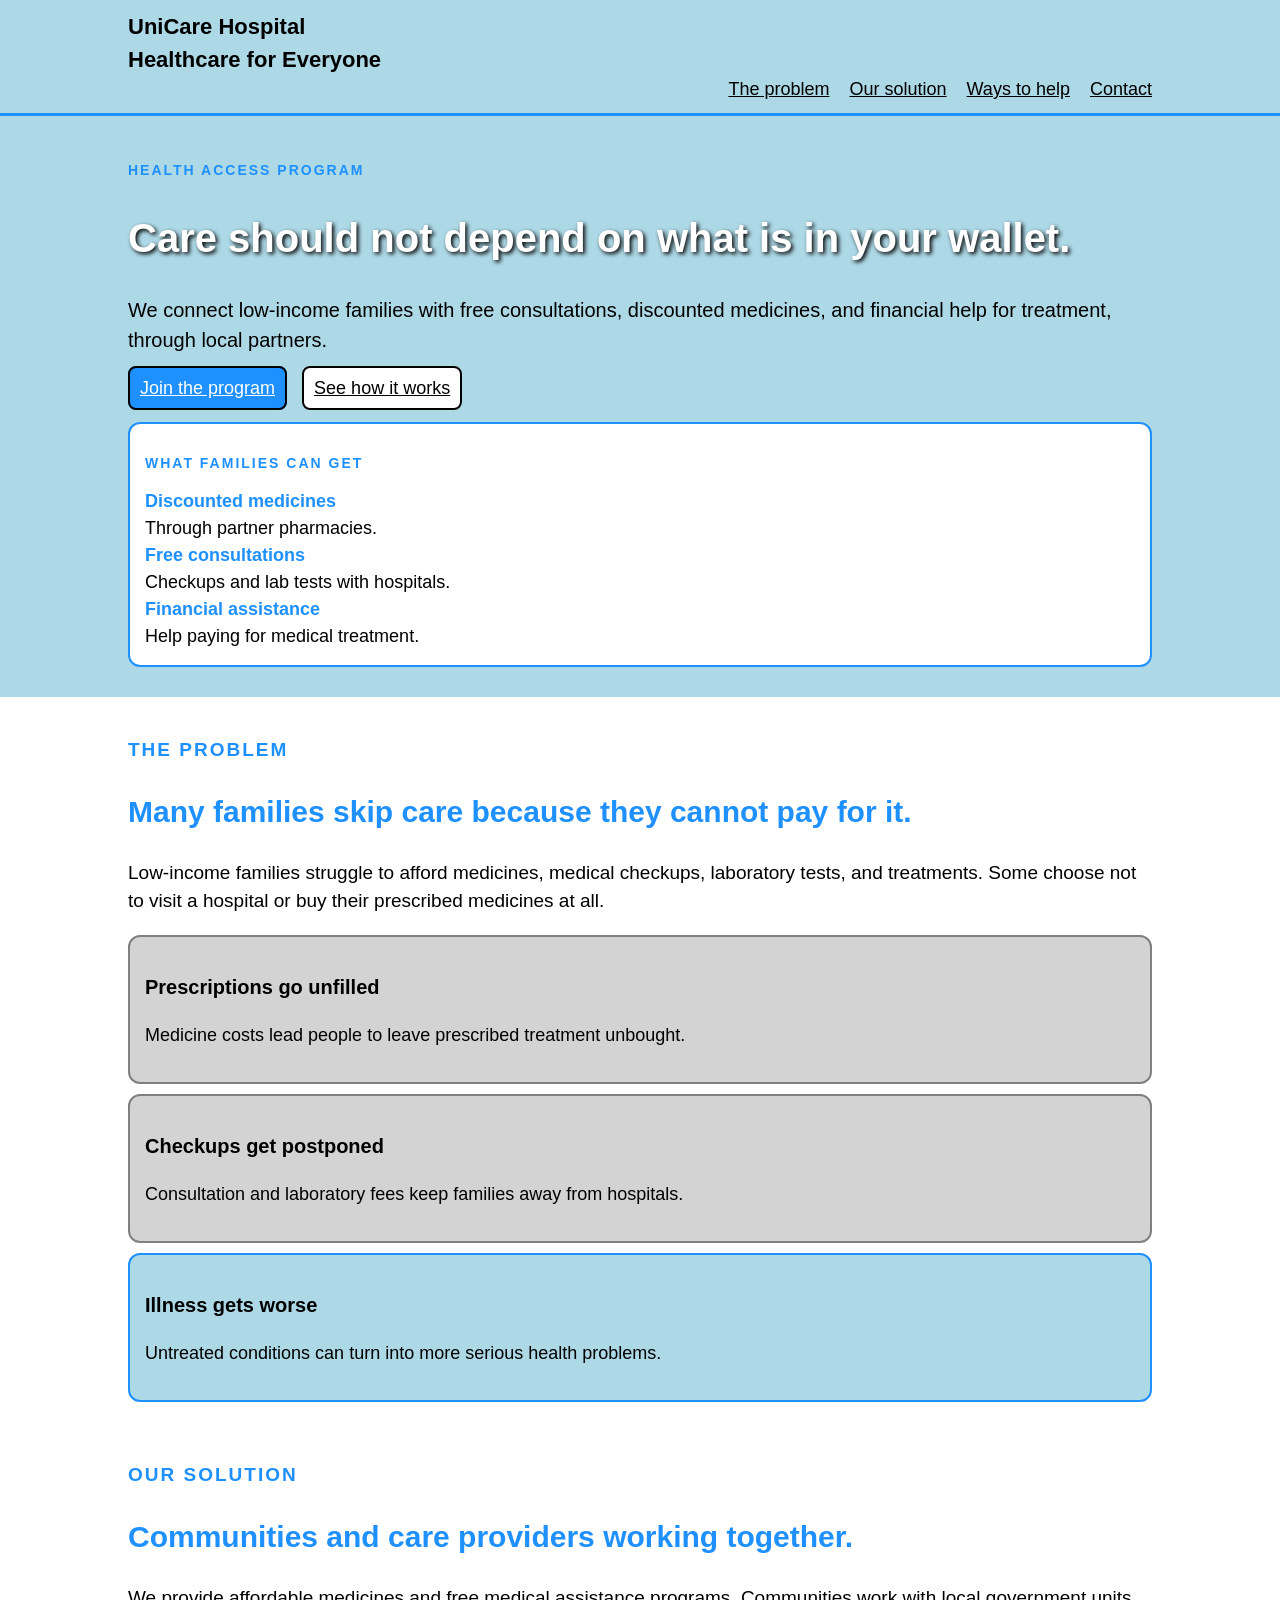
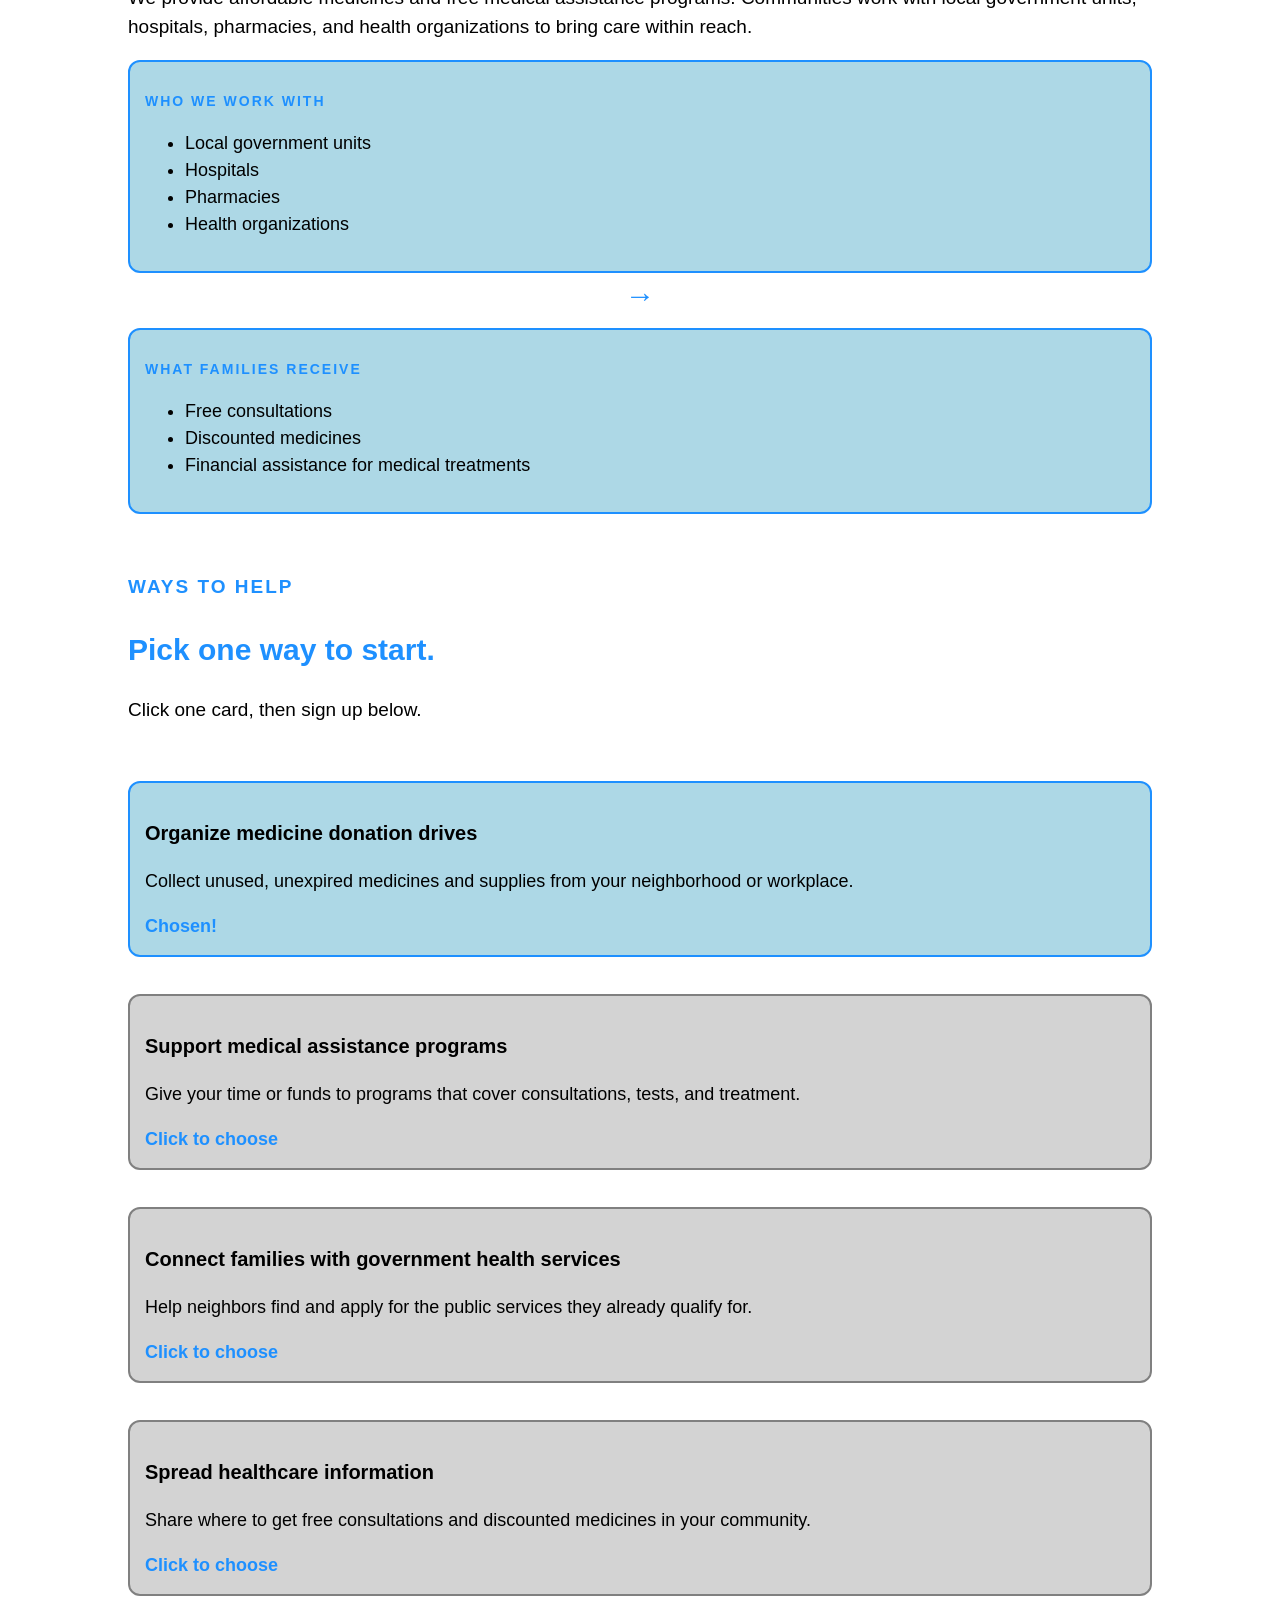
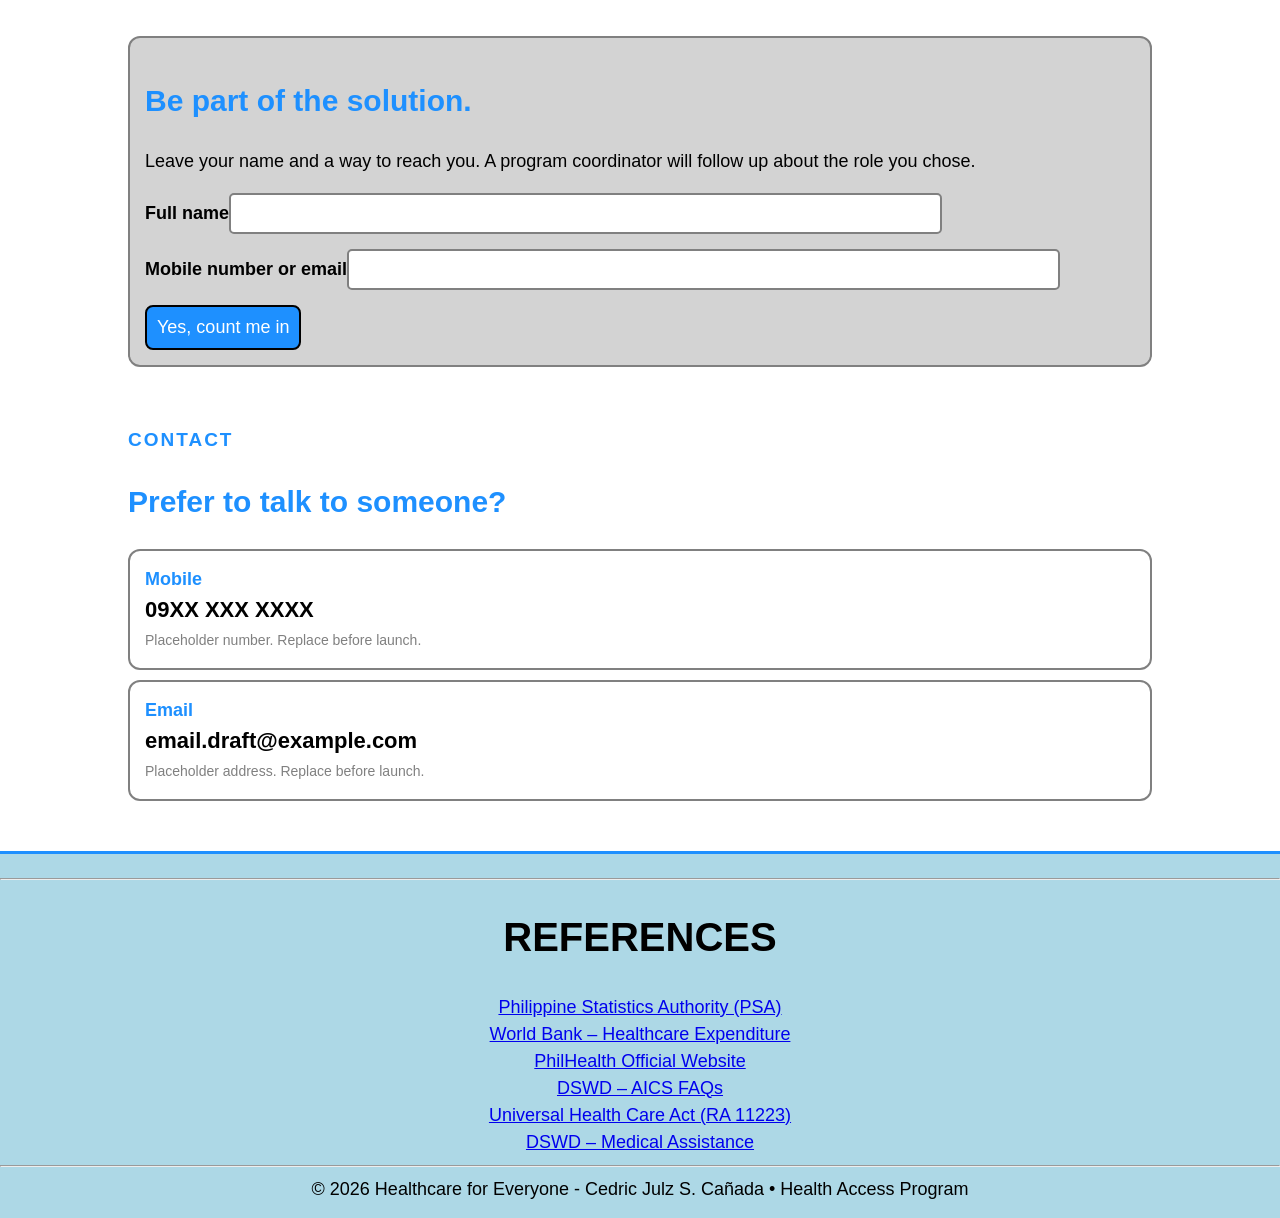
==== index.html @ b2350ee9 "first commit" ====
<!doctype html>
<html lang="en">
<head>
<meta charset="utf-8">
<meta name="viewport" content="width=device-width, initial-scale=1">
<title>Healthcare for Everyone</title>

<link rel="stylesheet" href="style.css">
</head>
<body>

<header class="nav">
  <div class="wrap">
    <a class="brand">
      UniCare Hospital
    </a>
    <br>
    <a class="brand" href="#top">
      Healthcare for Everyone
    </a>
    <nav class="links" aria-label="Page sections">
      <a href="#problem">The problem</a>
      <a href="#solution">Our solution</a>
      <a href="#help">Ways to help</a>
      <a href="#contact">Contact</a>
    </nav>
  </div>
</header>

<main id="top">
  <div class="hero">
    <div class="wrap">
      <div class="hero-copy">
        <p class="eyebrow">Health Access Program</p>
        <h1>Care should not depend on what is in your wallet.</h1>
        <p class="lead">We connect low-income families with free consultations, discounted medicines, and financial help for treatment, through local partners.</p>
        <div class="btns">
          <a class="btn btn-primary" href="#join">Join the program</a>
          <a class="btn btn-ghost" href="#solution">See how it works</a>
        </div>
      </div>
      <aside class="get" aria-label="What families can get">
        <p class="eyebrow">What families can get</p>
        <div class="get-item">
          <div><b>Discounted medicines</b><br><span>Through partner pharmacies.</span></div>
        </div>
        <div class="get-item">
          <div><b>Free consultations</b><br><span>Checkups and lab tests with hospitals.</span></div>
        </div>
        <div class="get-item">
          <div><b>Financial assistance</b><br><span>Help paying for medical treatment.</span></div>
        </div>
      </aside>
    </div>
  </div>

  <section id="problem">
    <div class="wrap">
      <div class="head">
        <p class="eyebrow">The problem</p>
        <h2>Many families skip care because they cannot pay for it.</h2>
        <p>Low-income families struggle to afford medicines, medical checkups, laboratory tests, and treatments. Some choose not to visit a hospital or buy their prescribed medicines at all.</p>
      </div>
      <div class="row">
        <div class="card"><h3>Prescriptions go unfilled</h3><p>Medicine costs lead people to leave prescribed treatment unbought.</p></div>
        <div class="card"><h3>Checkups get postponed</h3><p>Consultation and laboratory fees keep families away from hospitals.</p></div>
        <div class="card deep"><h3>Illness gets worse</h3><p>Untreated conditions can turn into more serious health problems.</p></div>
      </div>
    </div>
  </section>

  <section id="solution">
    <div class="wrap">
      <div class="head">
        <p class="eyebrow">Our solution</p>
        <h2>Communities and care providers working together.</h2>
        <p>We provide affordable medicines and free medical assistance programs. Communities work with local government units, hospitals, pharmacies, and health organizations to bring care within reach.</p>
      </div>
      <div class="row">
        <div class="pair">
          <p class="eyebrow">Who we work with</p>
          <ul>
            <li>Local government units</li>
            <li>Hospitals</li>
            <li>Pharmacies</li>
            <li>Health organizations</li>
          </ul>
        </div>
        <div class="arrow" aria-hidden="true">→</div>
        <div class="pair">
          <p class="eyebrow">What families receive</p>
          <ul>
            <li>Free consultations</li>
            <li>Discounted medicines</li>
            <li>Financial assistance for medical treatments</li>
          </ul>
        </div>
      </div>
    </div>
  </section>

  <section id="help">
    <div class="wrap">
      <div class="head">
        <p class="eyebrow">Ways to help</p>
        <h2>Pick one way to start.</h2>
        <p>Click one card, then sign up below.</p>
      </div>
      <div class="row">
        <input class="sr" type="radio" id="w1" name="role" value="organize a medicine donation drive" form="signup" checked>
        <label class="way" for="w1"><h3>Organize medicine donation drives</h3><p>Collect unused, unexpired medicines and supplies from your neighborhood or workplace.</p><span class="pick"></span></label>

        <input class="sr" type="radio" id="w2" name="role" value="support a medical assistance program" form="signup">
        <label class="way" for="w2"><h3>Support medical assistance programs</h3><p>Give your time or funds to programs that cover consultations, tests, and treatment.</p><span class="pick"></span></label>

        <input class="sr" type="radio" id="w3" name="role" value="connect families with government health services" form="signup">
        <label class="way" for="w3"><h3>Connect families with government health services</h3><p>Help neighbors find and apply for the public services they already qualify for.</p><span class="pick"></span></label>

        <input class="sr" type="radio" id="w4" name="role" value="spread healthcare information" form="signup">
        <label class="way" for="w4"><h3>Spread healthcare information</h3><p>Share where to get free consultations and discounted medicines in your community.</p><span class="pick"></span></label>
      </div>
    </div>
  </section>

  <section id="join">
    <div class="wrap">
      <div class="join">
        <div class="join-copy">
          <h2>Be part of the solution.</h2>
          <p>Leave your name and a way to reach you. A program coordinator will follow up about the role you chose.</p>
        </div>
        <div class="join-form">
          <div class="done" id="thanks" role="status">
            <h3>Thank you.</h3>
            <a class="btn" href="#join">Fill in again</a>
          </div>
          <form id="signup" action="#thanks" method="get">
            <div class="field"><label for="f-name">Full name</label><input id="f-name" name="name" type="text" autocomplete="name" required></div>
            <div class="field"><label for="f-contact">Mobile number or email</label><input id="f-contact" name="contact" type="text" autocomplete="email" required></div>
            <button class="btn btn-primary" type="submit">Yes, count me in</button>
          </form>
        </div>
      </div>
    </div>
  </section>

  <section id="contact">
    <div class="wrap contact">
      <div class="head"><p class="eyebrow">Contact</p><h2>Prefer to talk to someone?</h2></div>
      <div class="cbox"><span class="k">Mobile</span><br><span class="v">09XX XXX XXXX</span><br><span class="n">Placeholder number. Replace before launch.</span></div>
      <div class="cbox"><span class="k">Email</span><br><span class="v">email.draft@example.com</span><br><span class="n">Placeholder address. Replace before launch.</span></div>
    </div>
  </section>
</main>

<footer>
  <hr>
  <h1 style="text-align: center;">REFERENCES</h1>
  <a href="https://psa.gov.ph/content/government-shares-447-percent-countrys-health-spending-2024-primary-health-care-expenditure" target="_blank">Philippine Statistics Authority (PSA)</a><br>
  <a href="https://data.worldbank.org/indicator/SH.XPD.OOPC.CH.ZS?locations=PH" target="_blank">World Bank – Healthcare Expenditure</a><br>
  <a href="https://www.philhealth.gov.ph/" target="_blank">PhilHealth Official Website</a><br>
  <a href="https://aics.dswd.gov.ph/about-us/faqs/" target="_blank">DSWD – AICS FAQs</a><br>
  <a href="https://lawphil.net/statutes/repacts/ra2019/ra_11223_2019.html" target="_blank">Universal Health Care Act (RA 11223)</a><br>
  <a href="https://ncr.dswd.gov.ph/about-us/citizens-charter/assistance-to-individuals-in-crisis-situations/" target="_blank">DSWD – Medical Assistance</a><br>
  <hr>
  <div class="wrap">© 2026 Healthcare for Everyone - Cedric Julz S. Cañada  •  Health Access Program</div>
</footer>

</body>
</html>
---- style.css ----
body {
  font-family: Arial, Helvetica, sans-serif;
  font-size: 18px;
  line-height: 1.5;
  color: black;
  background-color: white;
  margin: 0;
}

h1 {
  font-size: 40px;
  color: black;
}

h2 {
  font-size: 30px;
  color: DodgerBlue;
}

h3 {
  font-size: 20px;
  color: black;
}

.title {
  text-size-adjust: 9;
}

.wrap {
  width: 80%;
  margin: 0 auto;
  text-decoration: none;
}

.nav {
  background-color: lightblue;
  border-bottom: 3px solid DodgerBlue;
  padding: 10px 0;
}

.brand {
  font-size: 22px;
  font-weight: bold;
  color: black;
  text-decoration: none;
}

.links {
  text-align: right;
}

.links a {
  color: black;
  margin-left: 15px;
}

.hero {
  background-color: lightblue;
  padding: 30px 0;
}

.hero h1 {
  color: white;
  text-shadow: 2px 2px 4px black;
}

.eyebrow {
  font-size: 14px;
  font-weight: bold;
  text-transform: uppercase;
  letter-spacing: 2px;
  color: DodgerBlue;
}

.lead {
  font-size: 20px;
}

.btn {
  background-color: white;
  color: black;
  font-size: 18px;
  border: 2px solid black;
  border-radius: 8px;
  padding: 10px;
  margin-right: 10px;
}

.btn-primary {
  background-color: DodgerBlue;
  color: white;
}

.get {
  background-color: white;
  border: 2px solid DodgerBlue;
  border-radius: 12px;
  padding: 15px;
  margin-top: 20px;
}

.get b {
  color: DodgerBlue;
}

section {
  padding: 20px 0;
}

.head p {
  font-size: 19px;
}

.card {
  background-color: lightgrey;
  border: 2px solid grey;
  border-radius: 12px;
  padding: 15px;
  margin-top: 10px;
}

.deep {
  background-color: lightblue;
  border-color: DodgerBlue;
}

.pair {
  background-color: lightblue;
  border: 2px solid DodgerBlue;
  border-radius: 12px;
  padding: 15px;
  margin-top: 10px;
}

.arrow {
  font-size: 30px;
  text-align: center;
  color: DodgerBlue;
}

.sr {
  opacity: 0;
  width: 1px;
  height: 1px;
}

.way {
  display: block;
  font-weight: normal;
  background-color: lightgrey;
  border: 2px solid grey;
  border-radius: 12px;
  padding: 15px;
  margin-top: 10px;
}

.pick::before {
  content: "Click to choose";
  font-weight: bold;
  color: DodgerBlue;
}

.sr:checked + .way {
  background-color: lightblue;
  border-color: DodgerBlue;
}

.sr:checked + .way .pick::before {
  content: "Chosen!";
}

.join {
  background-color: lightgrey;
  border: 2px solid grey;
  border-radius: 12px;
  padding: 15px;
}

label {
  font-weight: bold;
}

input {
  font-size: 18px;
  padding: 8px;
  border: 2px solid grey;
  border-radius: 5px;
  width: 70%;
}

.field {
  margin-bottom: 15px;
}

.done {
  display: none;
  background-color: white;
  border: 2px solid MediumSeaGreen;
  border-radius: 12px;
  padding: 15px;
}

.done:target {
  display: block;
}

.done:target + form {
  display: none;
}

.cbox {
  border: 2px solid grey;
  border-radius: 12px;
  padding: 15px;
  margin-top: 10px;
}

.k {
  font-weight: bold;
  color: DodgerBlue;
}

.v {
  font-size: 22px;
  font-weight: bold;
}

.n {
  font-size: 14px;
  color: grey;
}

footer {
  background-color: lightblue;
  border-top: 3px solid DodgerBlue;
  padding: 15px 0;
  margin-top: 30px;
  text-align: center;
}

footer span {
  margin-left: 10px;
  margin-right: 10px;
}
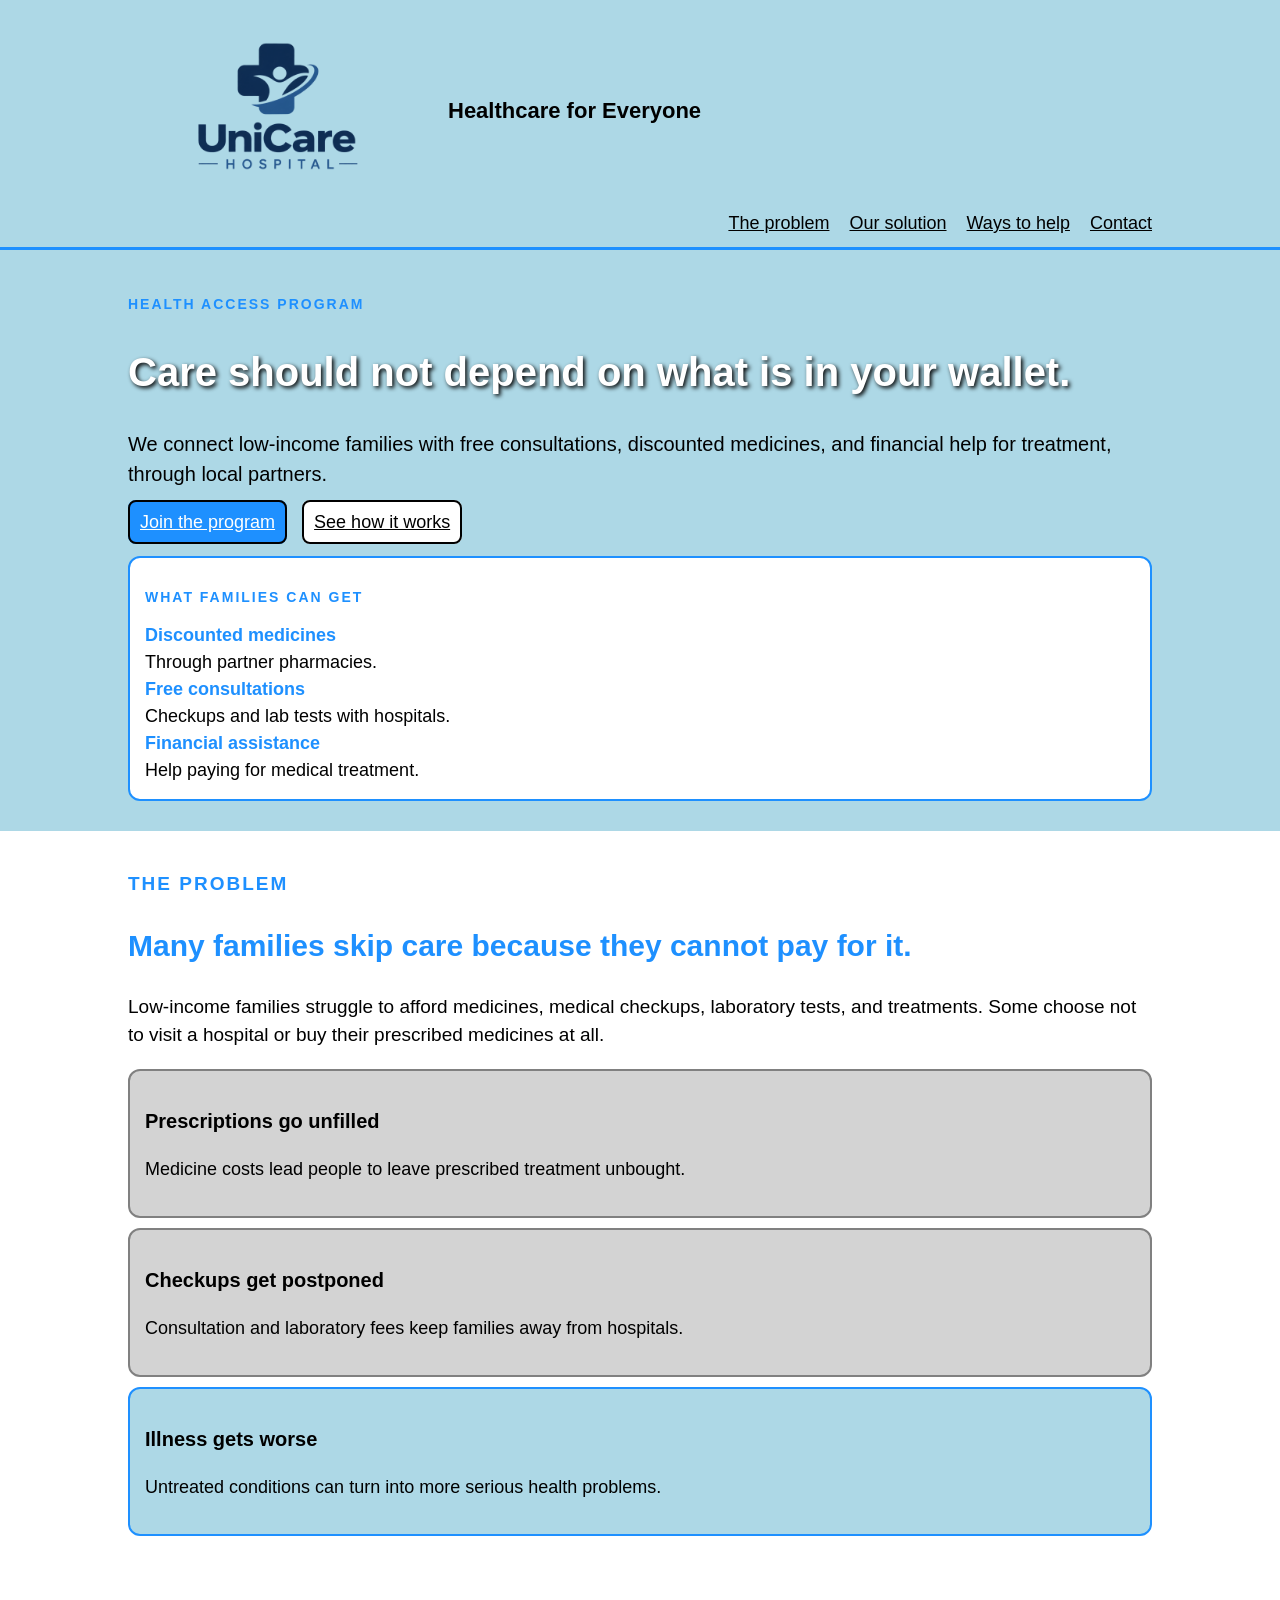
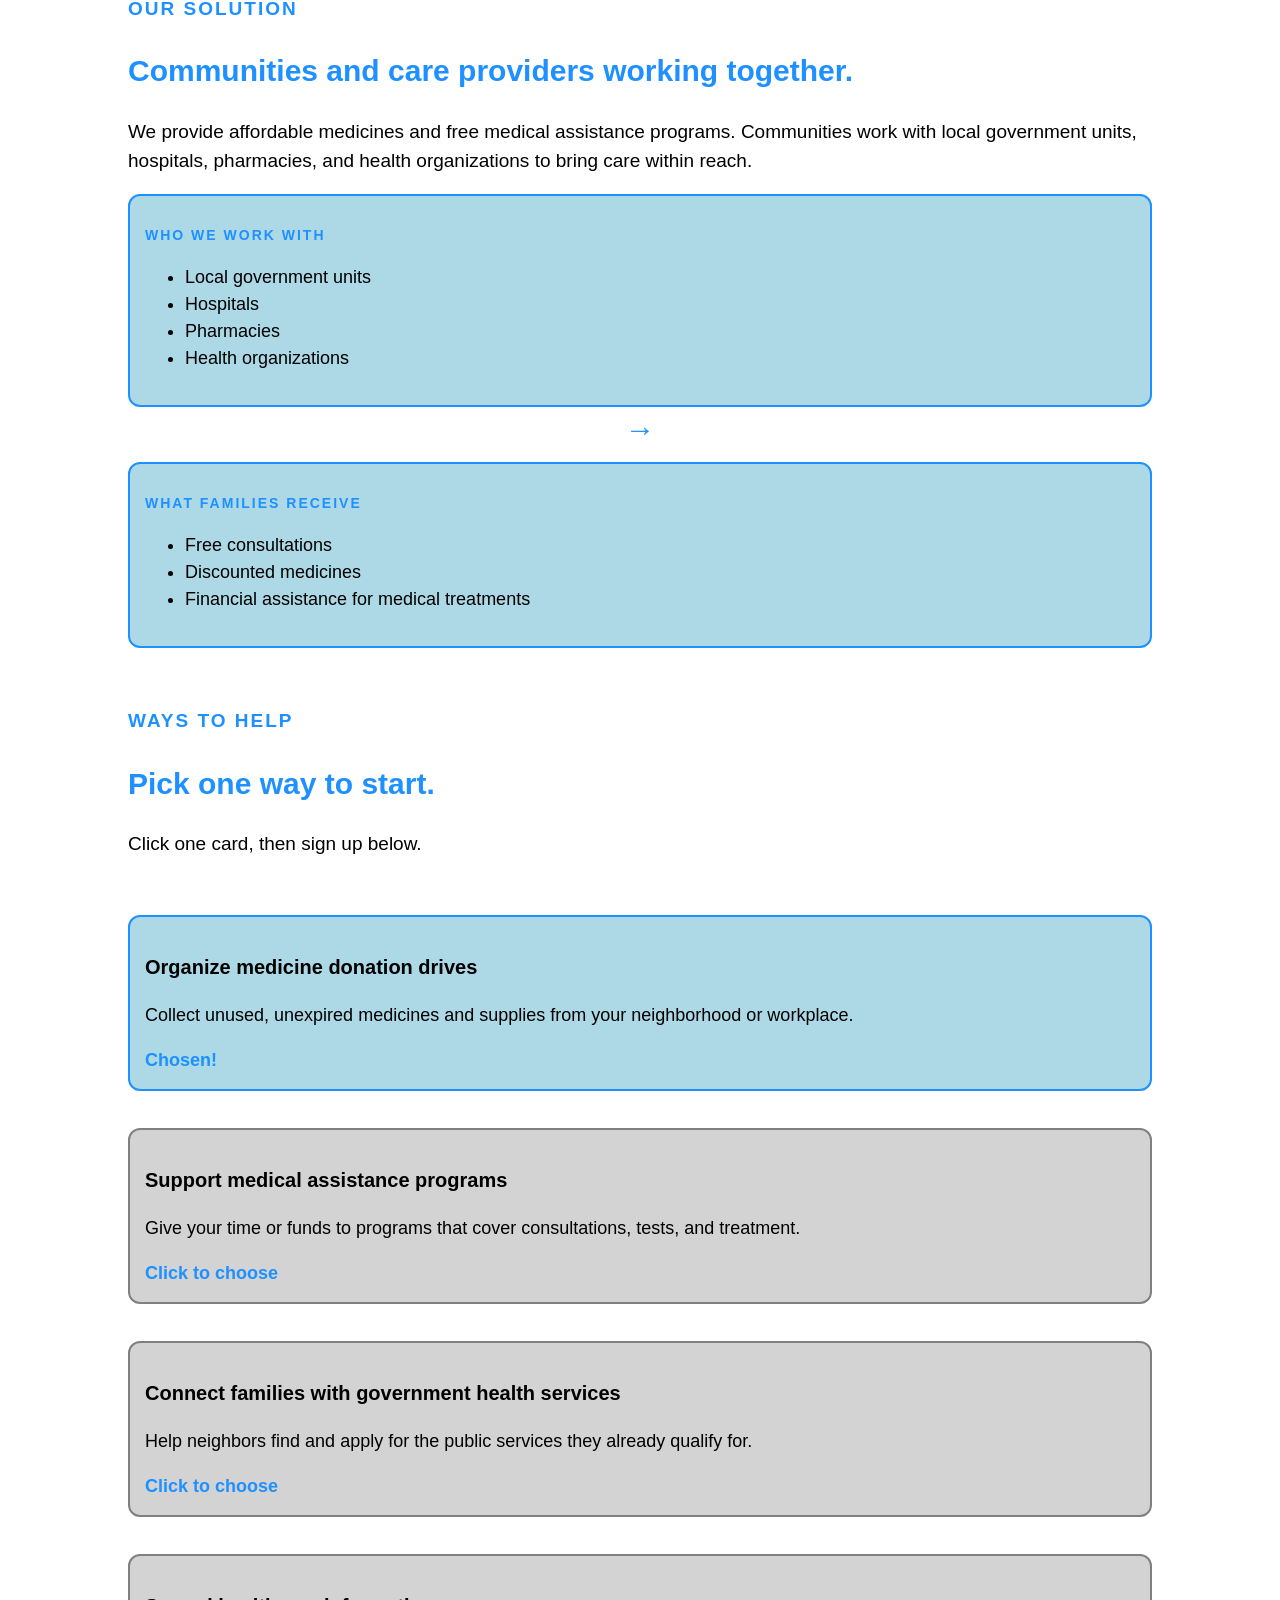
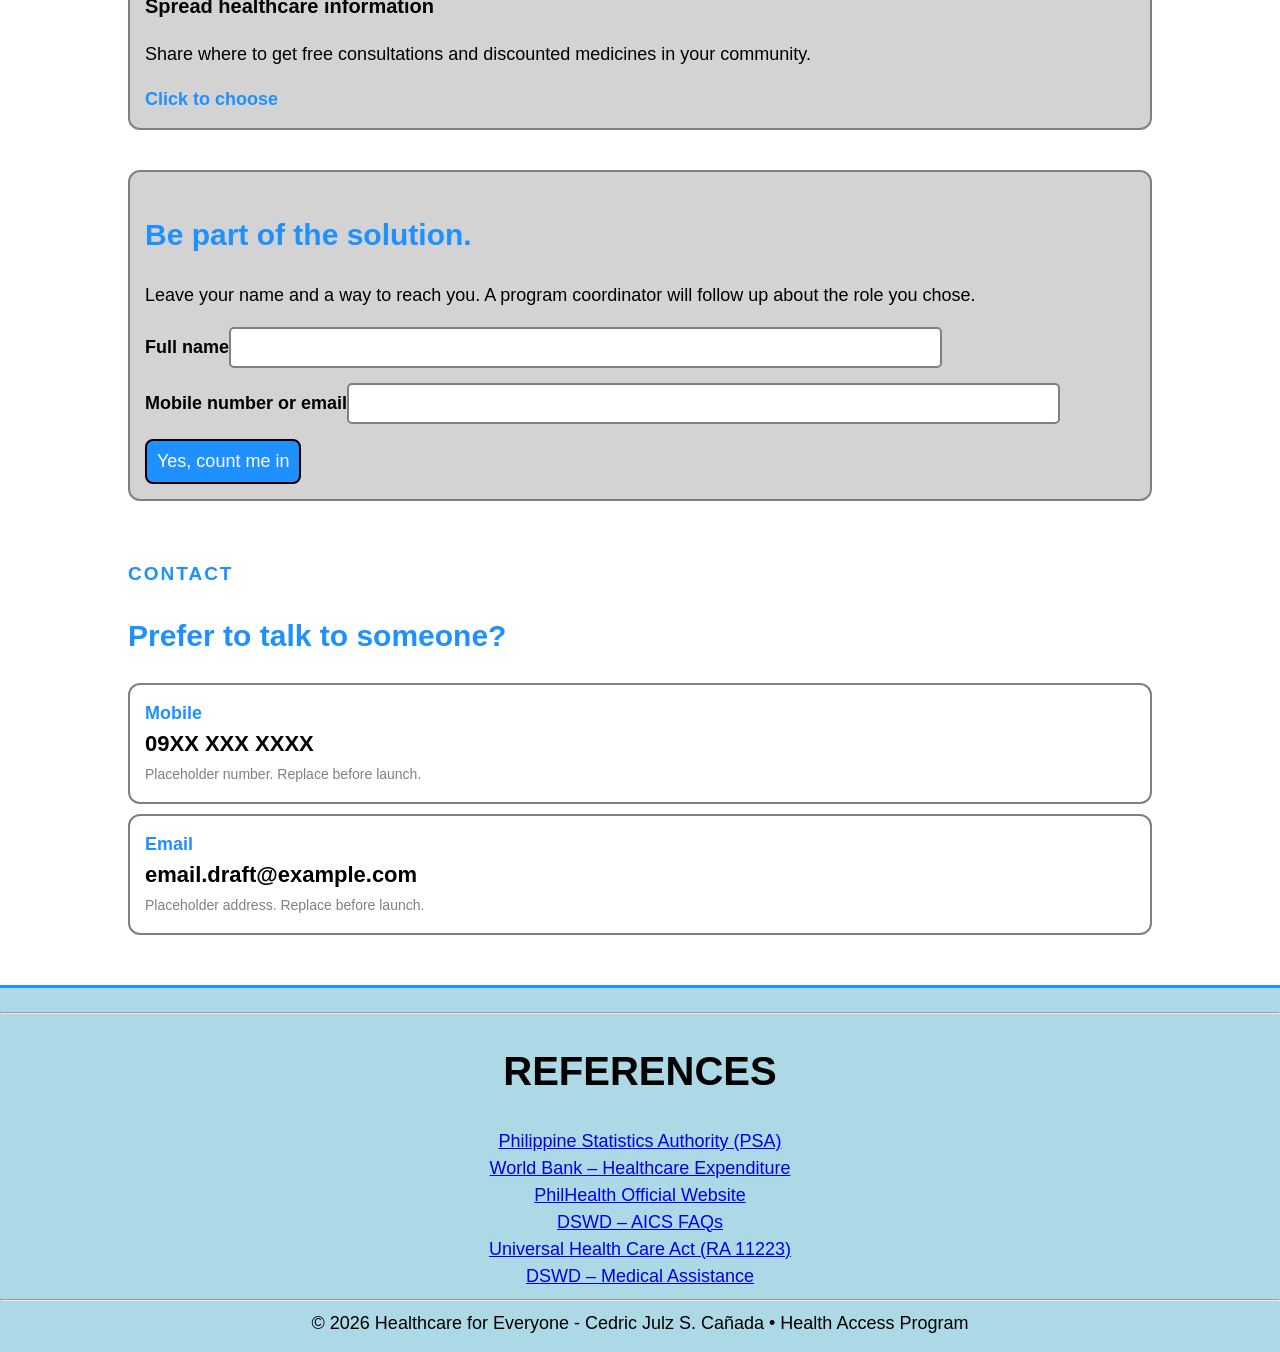
==== commit 8f1fda07: "Adding image and fixed css" ====
--- a/index.html
+++ b/index.html
@@ -10,20 +10,18 @@
 <body>
 
 <header class="nav">
+  
   <div class="wrap">
-    <a class="brand">
-      UniCare Hospital
-    </a>
-    <br>
-    <a class="brand" href="#top">
-      Healthcare for Everyone
-    </a>
+    <div class="container">
+    <img src="UniCare.png" width="300">
+    <a class="brand" href="#top";>Healthcare for Everyone</a></div>
     <nav class="links" aria-label="Page sections">
       <a href="#problem">The problem</a>
       <a href="#solution">Our solution</a>
       <a href="#help">Ways to help</a>
       <a href="#contact">Contact</a>
     </nav>
+    
   </div>
 </header>
 
--- a/style.css
+++ b/style.css
@@ -31,6 +31,12 @@
   width: 80%;
   margin: 0 auto;
   text-decoration: none;
+}
+
+.container {
+  display: flex;
+  align-items: center;
+  gap: 20px;
 }
 
 .nav {
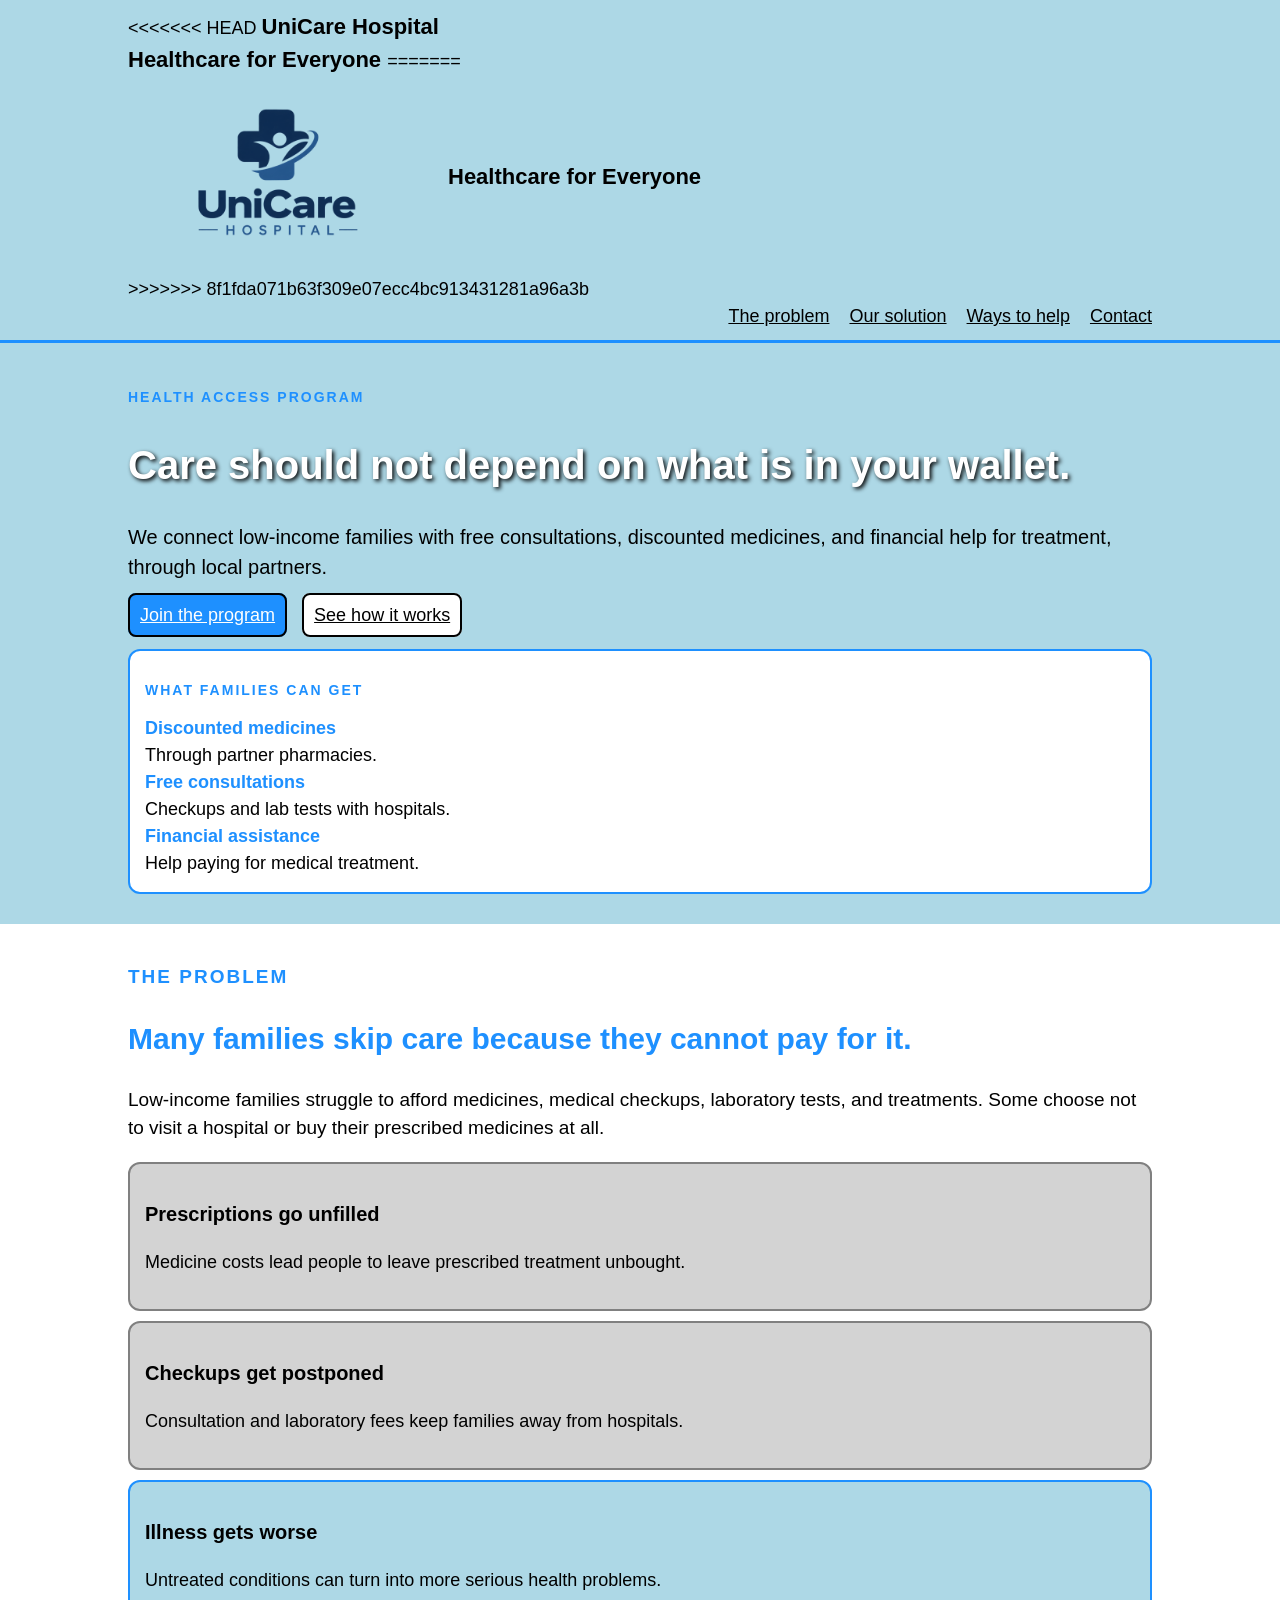
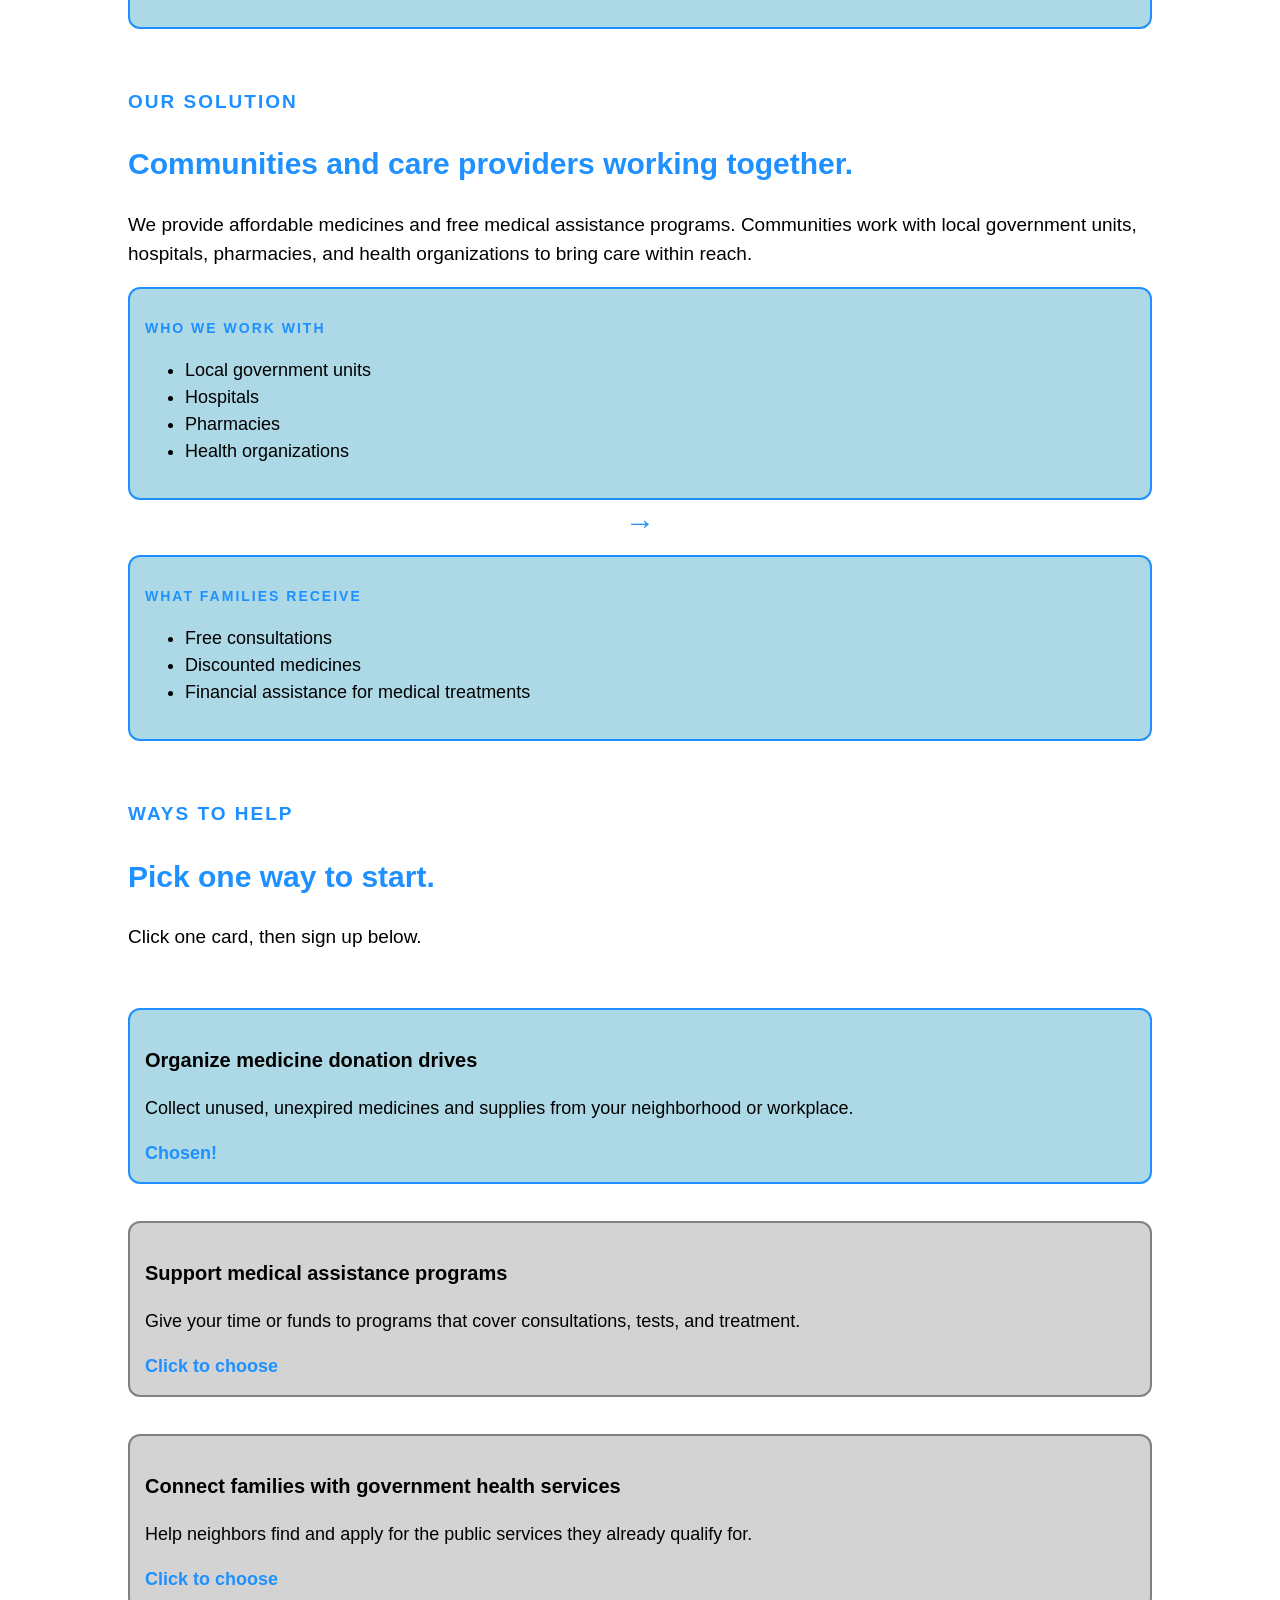
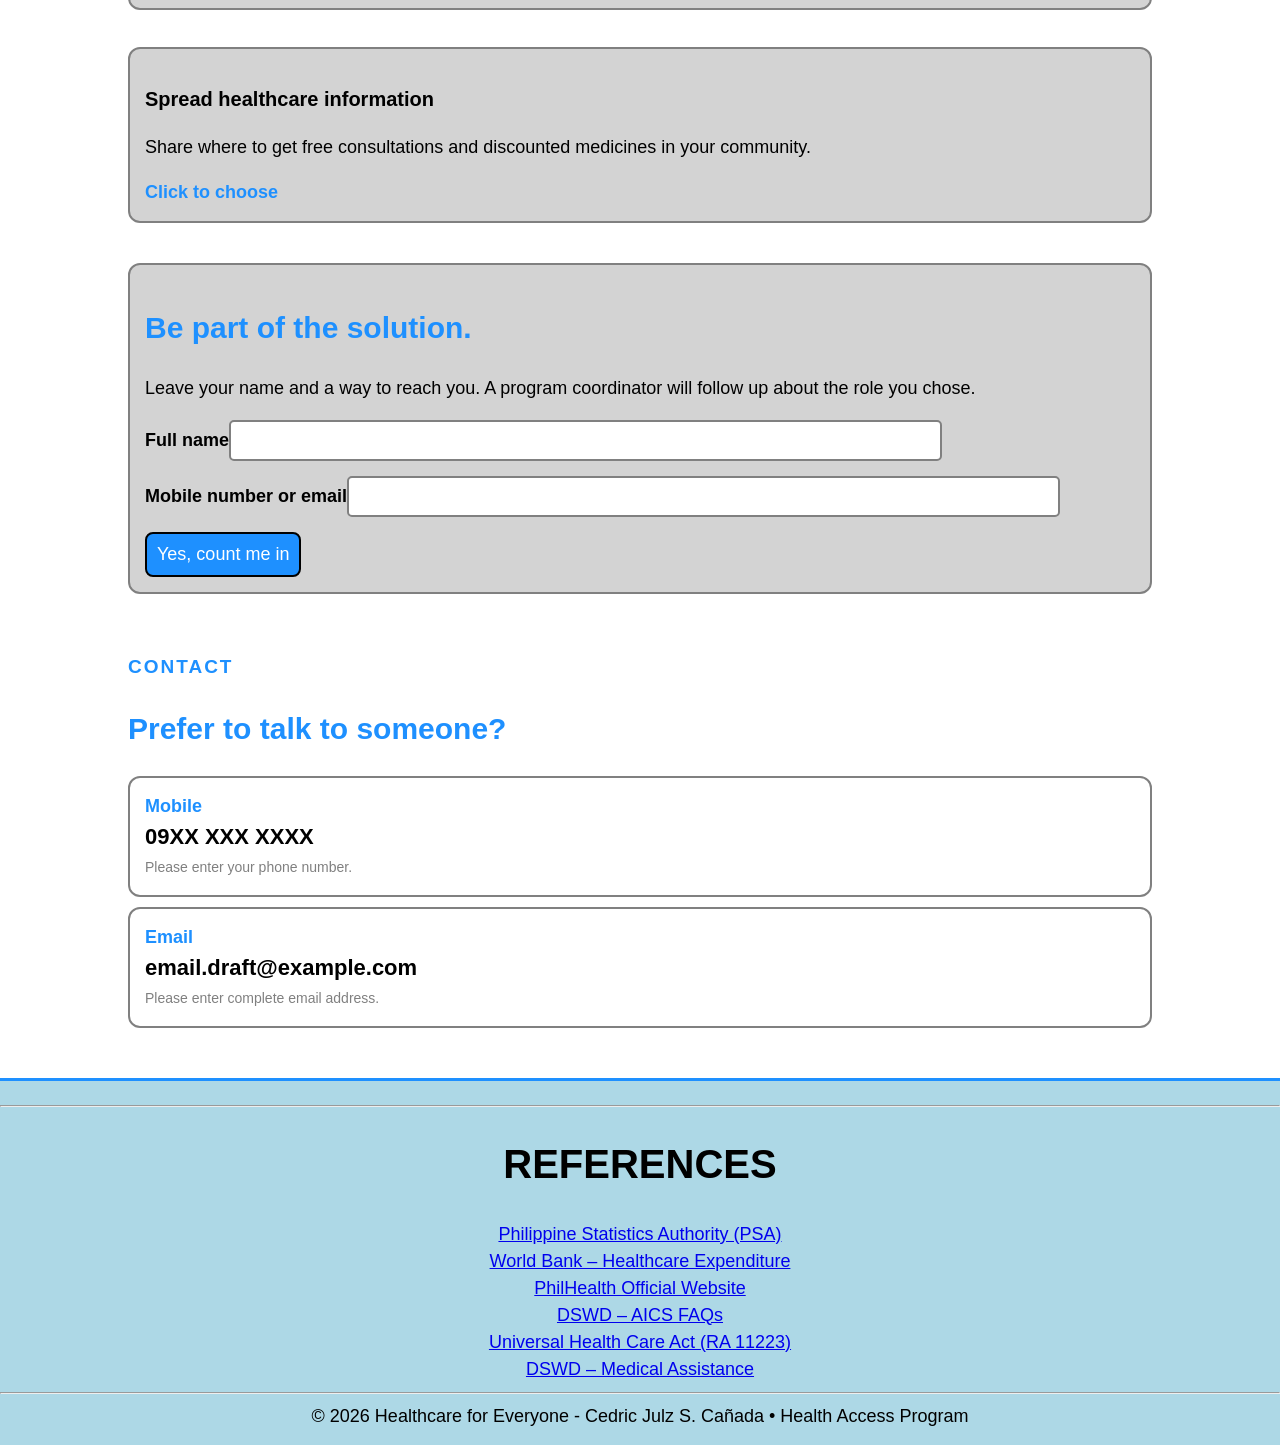
==== commit 71341ec8: "Update contact section placeholders in index.html" ====
--- a/index.html
+++ b/index.html
@@ -12,9 +12,18 @@
 <header class="nav">
   
   <div class="wrap">
+<<<<<<< HEAD
+    <a class="brand">
+      UniCare Hospital
+    </a>
+    <br>    <a class="brand" href="#top">
+      Healthcare for Everyone
+    </a>
+=======
     <div class="container">
     <img src="UniCare.png" width="300">
     <a class="brand" href="#top";>Healthcare for Everyone</a></div>
+>>>>>>> 8f1fda071b63f309e07ecc4bc913431281a96a3b
     <nav class="links" aria-label="Page sections">
       <a href="#problem">The problem</a>
       <a href="#solution">Our solution</a>
@@ -145,8 +154,8 @@
   <section id="contact">
     <div class="wrap contact">
       <div class="head"><p class="eyebrow">Contact</p><h2>Prefer to talk to someone?</h2></div>
-      <div class="cbox"><span class="k">Mobile</span><br><span class="v">09XX XXX XXXX</span><br><span class="n">Placeholder number. Replace before launch.</span></div>
-      <div class="cbox"><span class="k">Email</span><br><span class="v">email.draft@example.com</span><br><span class="n">Placeholder address. Replace before launch.</span></div>
+      <div class="cbox"><span class="k">Mobile</span><br><span class="v">09XX XXX XXXX</span><br><span class="n">Please enter your phone number.</span></div>
+      <div class="cbox"><span class="k">Email</span><br><span class="v">email.draft@example.com</span><br><span class="n">Please enter complete email address.</span></div>
     </div>
   </section>
 </main>
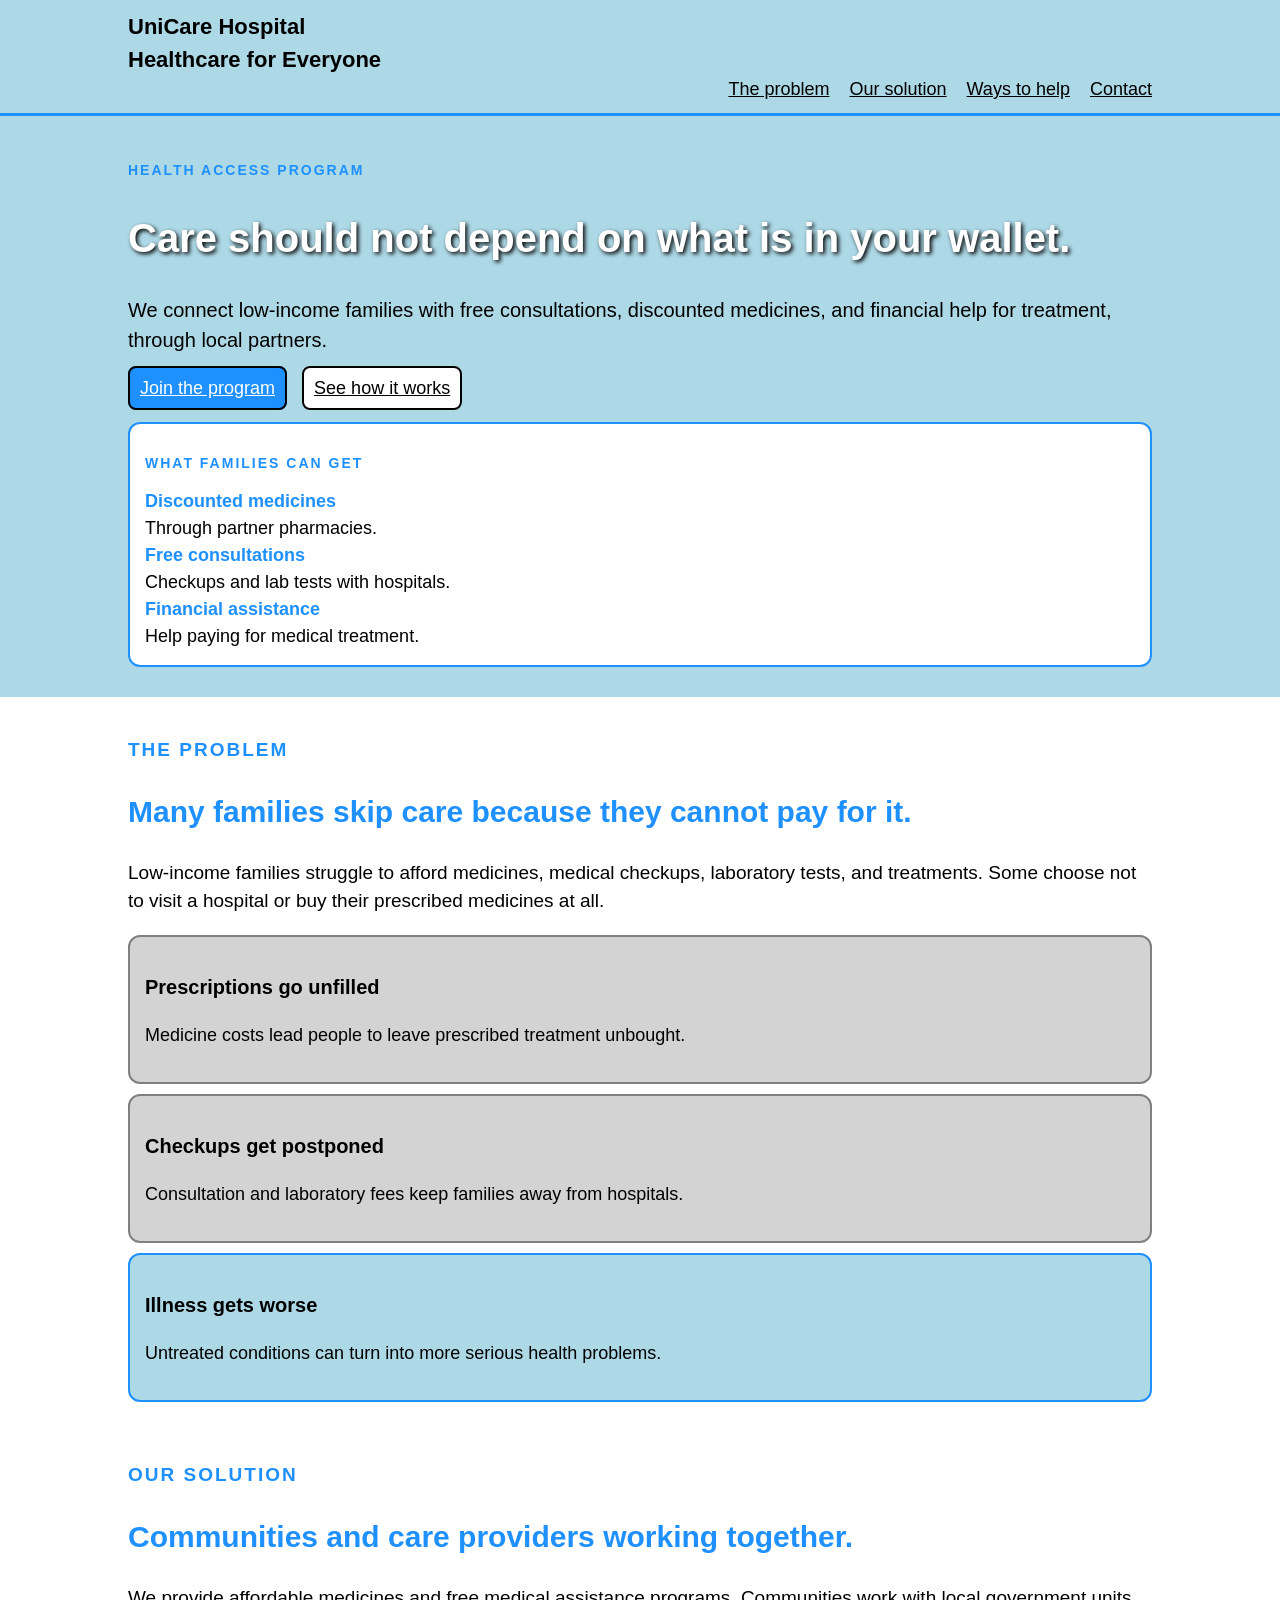
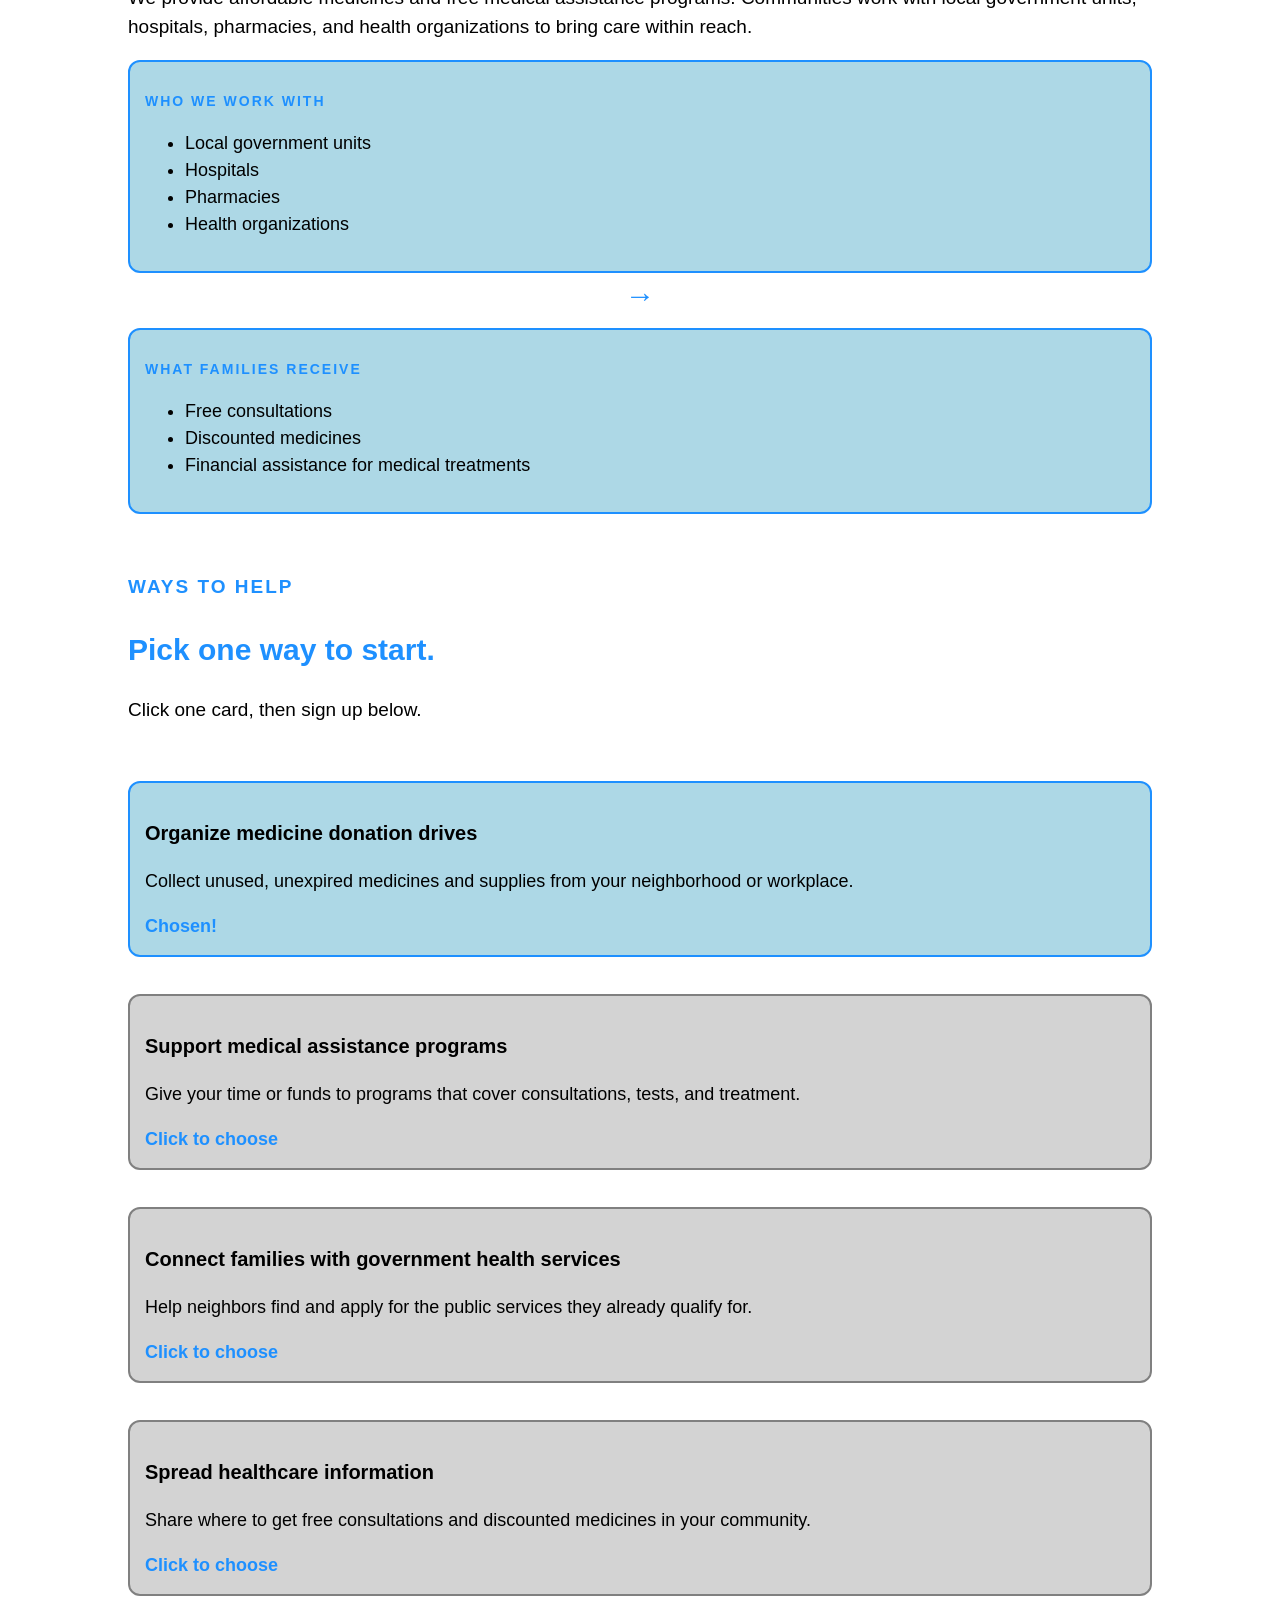
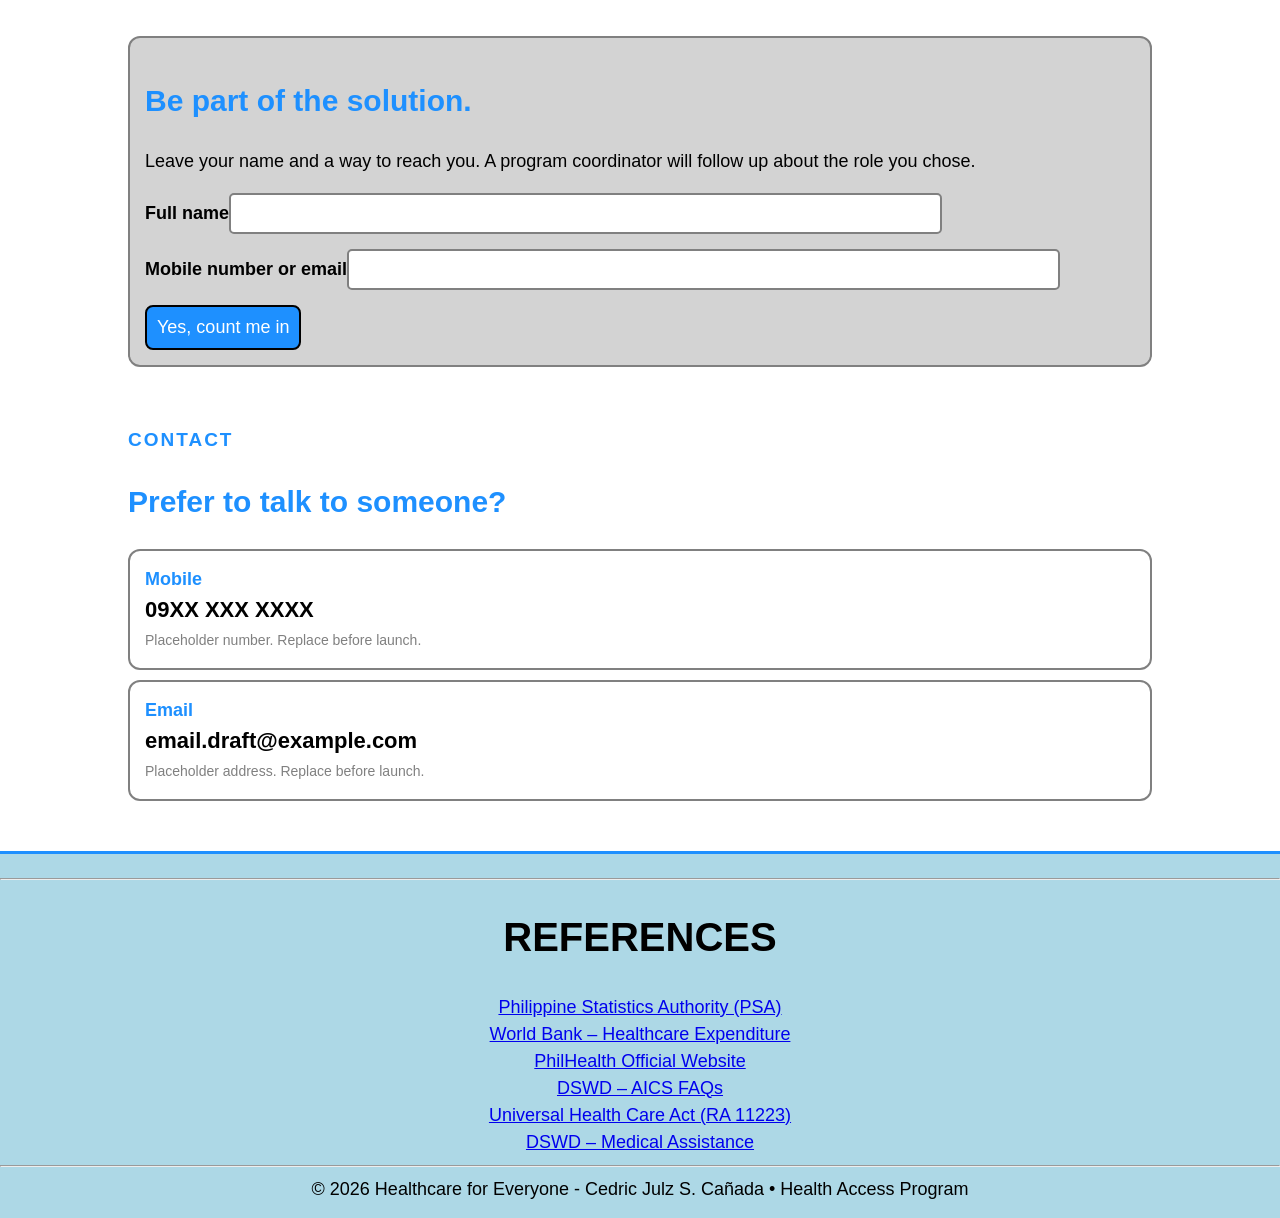
==== commit c45b6954: "Fixed some parts" ====
--- a/index.html
+++ b/index.html
@@ -10,27 +10,19 @@
 <body>
 
 <header class="nav">
-  
   <div class="wrap">
-<<<<<<< HEAD
     <a class="brand">
       UniCare Hospital
     </a>
     <br>    <a class="brand" href="#top">
       Healthcare for Everyone
     </a>
-=======
-    <div class="container">
-    <img src="UniCare.png" width="300">
-    <a class="brand" href="#top";>Healthcare for Everyone</a></div>
->>>>>>> 8f1fda071b63f309e07ecc4bc913431281a96a3b
     <nav class="links" aria-label="Page sections">
       <a href="#problem">The problem</a>
       <a href="#solution">Our solution</a>
       <a href="#help">Ways to help</a>
       <a href="#contact">Contact</a>
     </nav>
-    
   </div>
 </header>
 
@@ -154,8 +146,8 @@
   <section id="contact">
     <div class="wrap contact">
       <div class="head"><p class="eyebrow">Contact</p><h2>Prefer to talk to someone?</h2></div>
-      <div class="cbox"><span class="k">Mobile</span><br><span class="v">09XX XXX XXXX</span><br><span class="n">Please enter your phone number.</span></div>
-      <div class="cbox"><span class="k">Email</span><br><span class="v">email.draft@example.com</span><br><span class="n">Please enter complete email address.</span></div>
+      <div class="cbox"><span class="k">Mobile</span><br><span class="v">09XX XXX XXXX</span><br><span class="n">Placeholder number. Replace before launch.</span></div>
+      <div class="cbox"><span class="k">Email</span><br><span class="v">email.draft@example.com</span><br><span class="n">Placeholder address. Replace before launch.</span></div>
     </div>
   </section>
 </main>
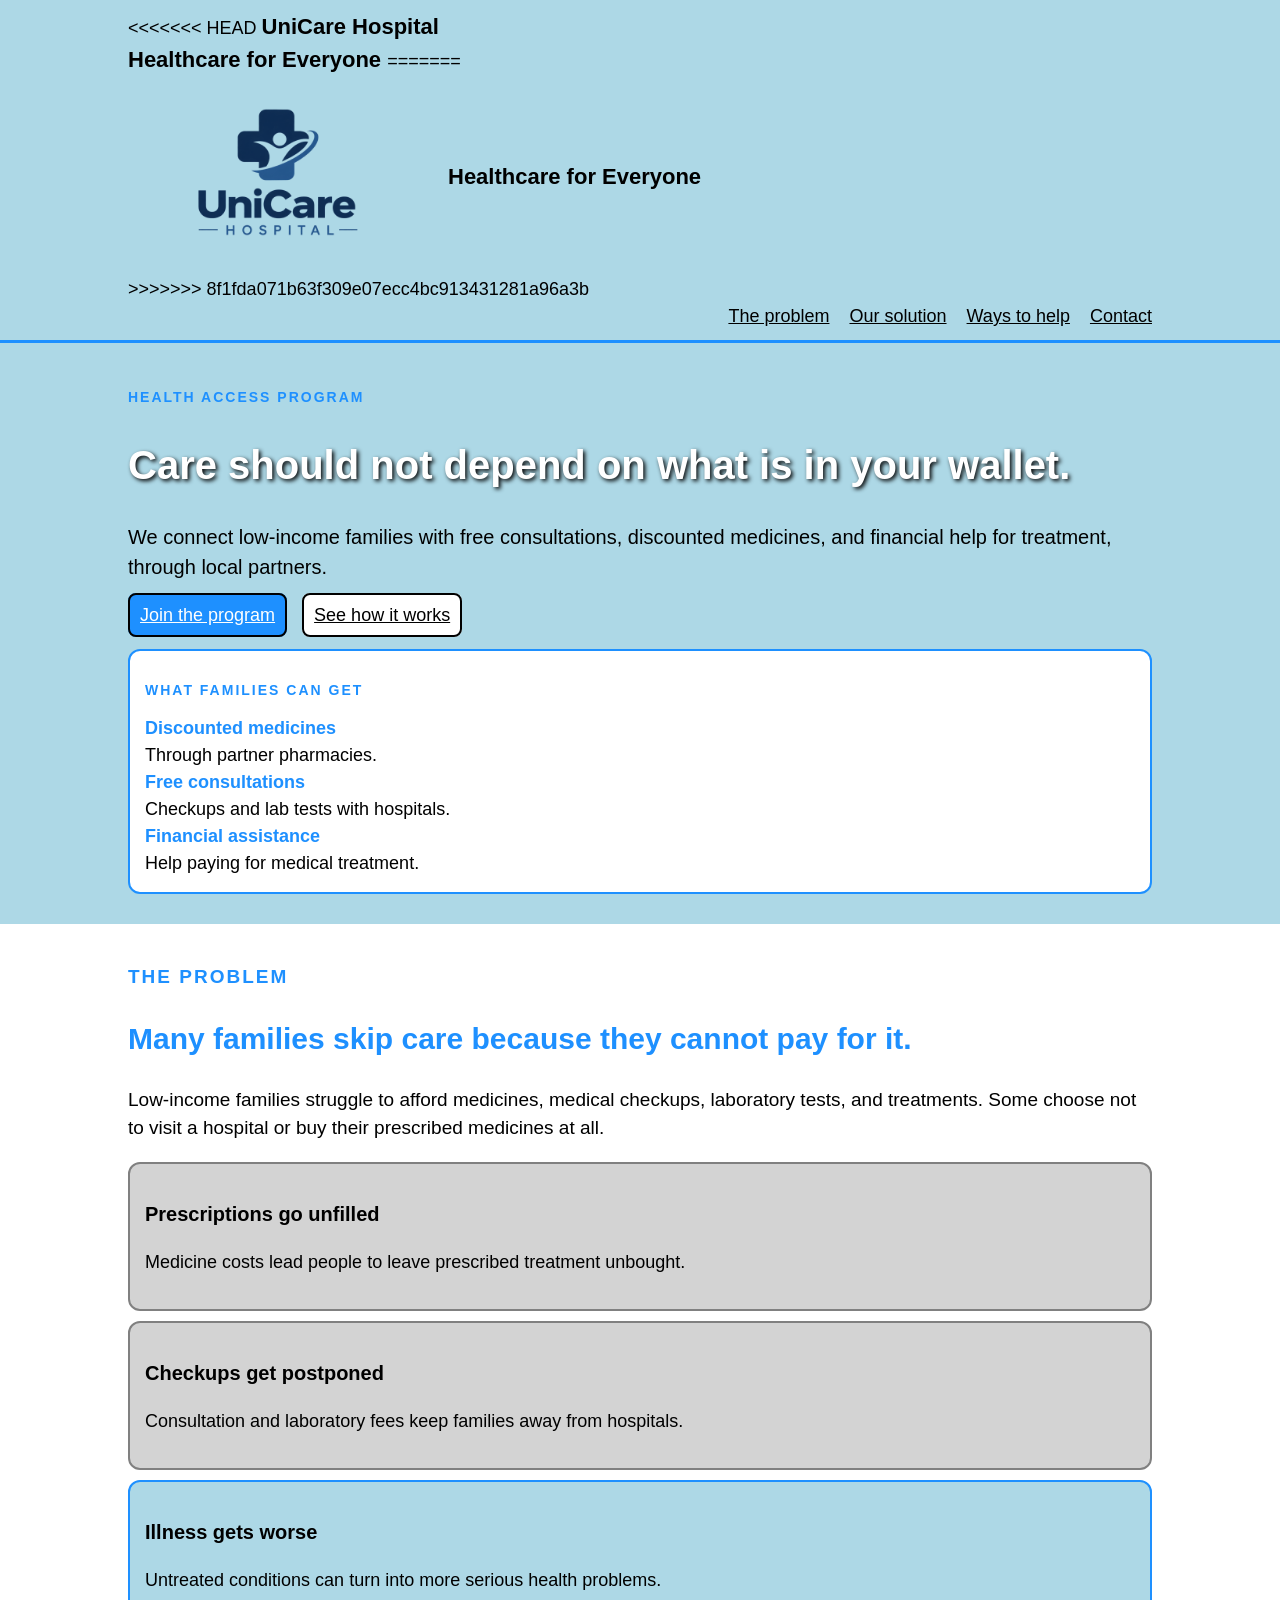
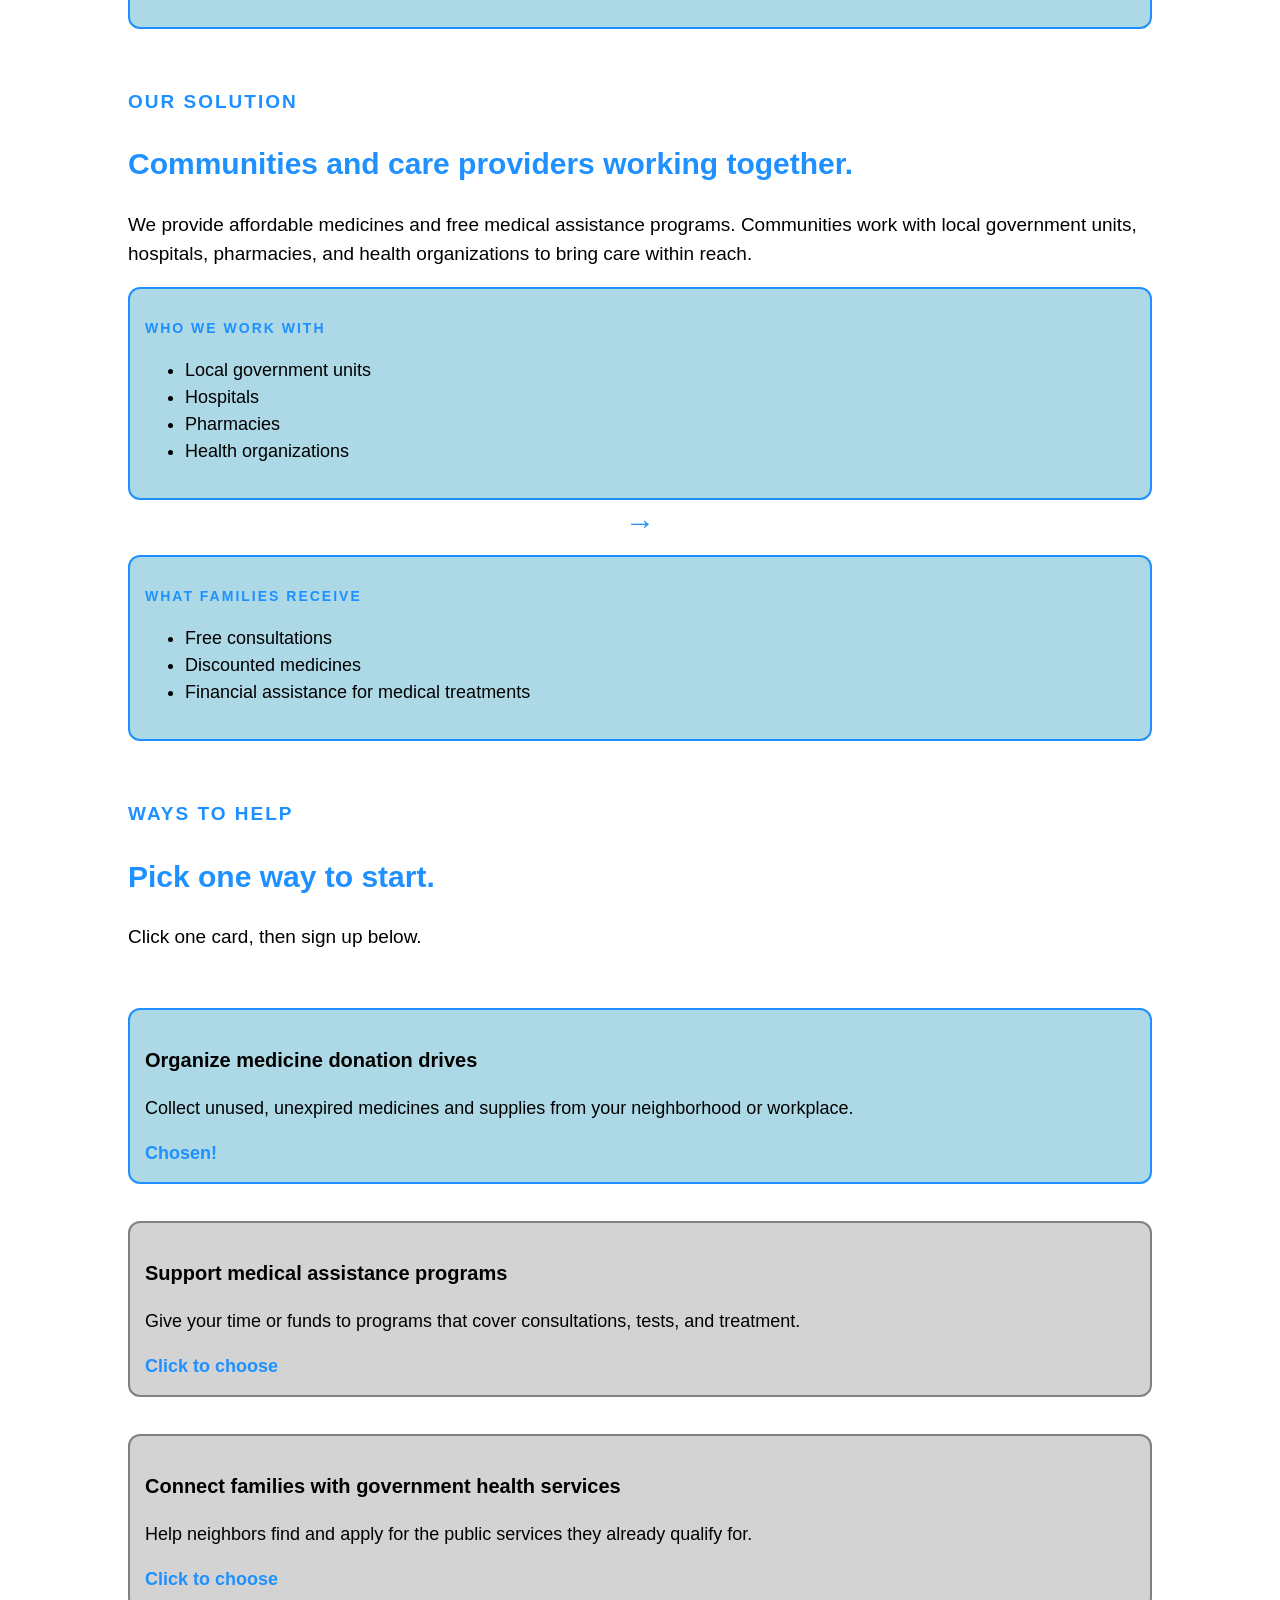
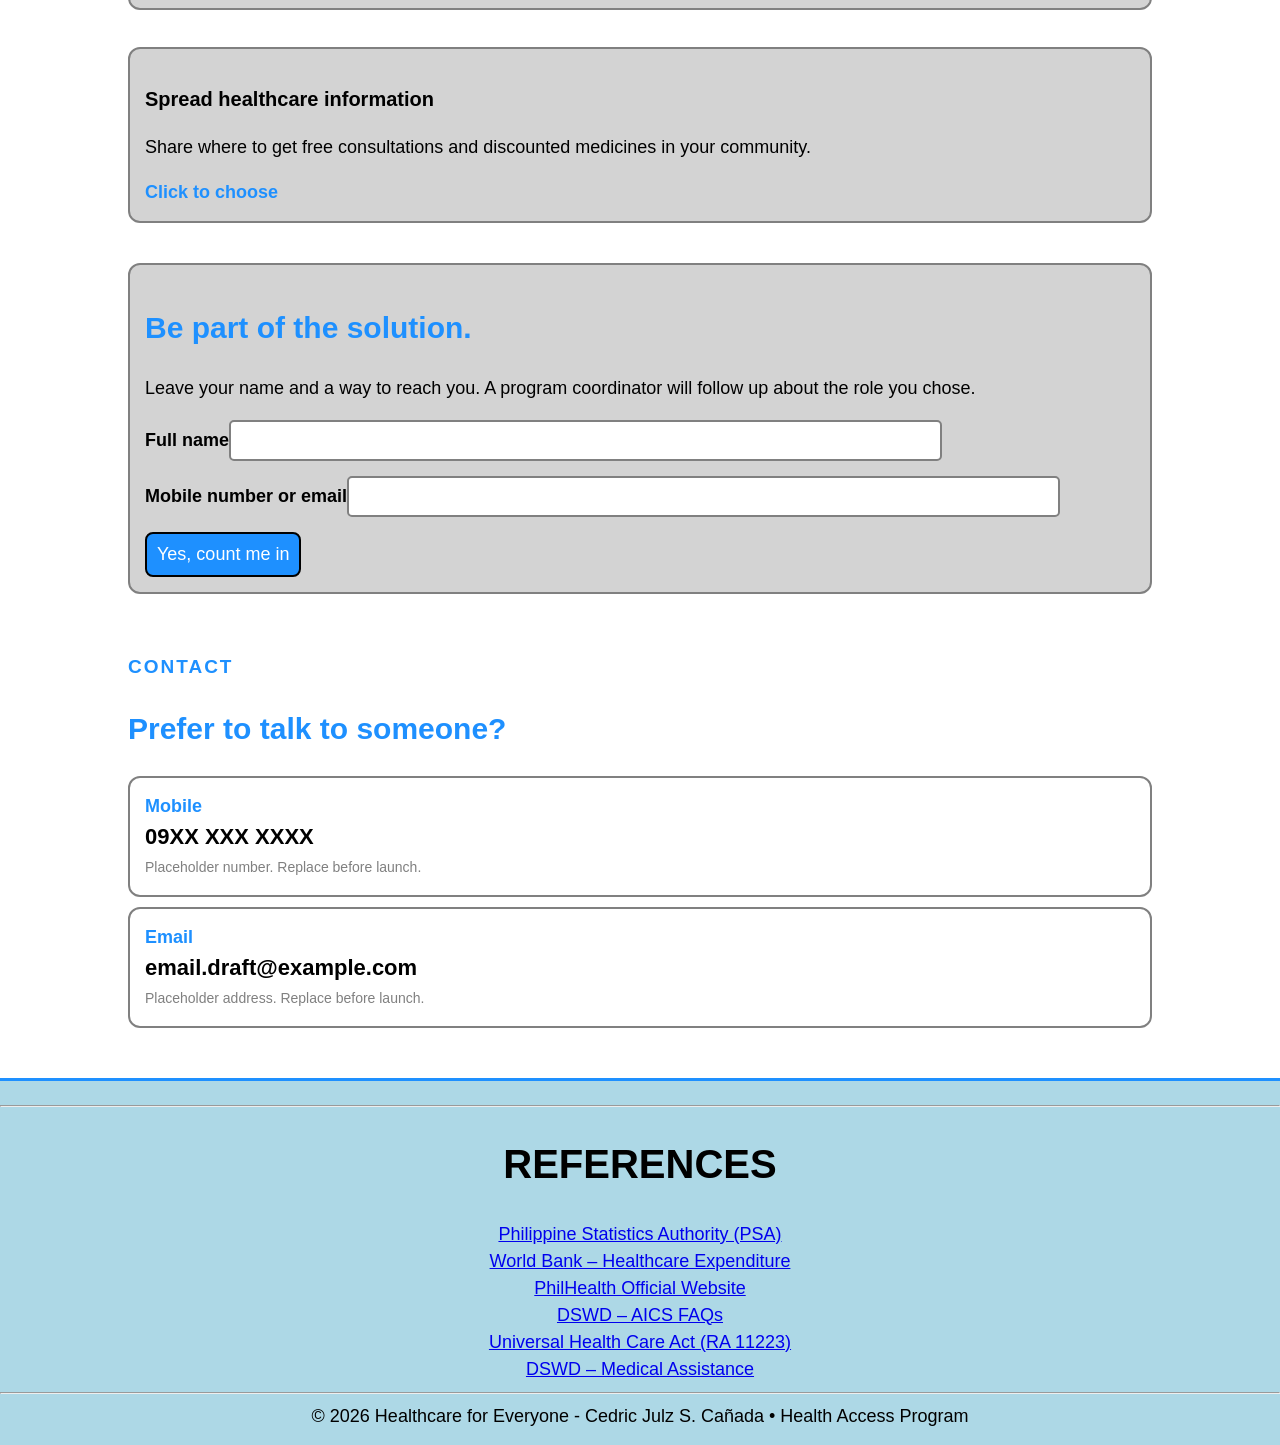
==== commit 154cf0fd: "Fixed some parts" ====
--- a/index.html
+++ b/index.html
@@ -10,19 +10,27 @@
 <body>
 
 <header class="nav">
+  
   <div class="wrap">
+<<<<<<< HEAD
     <a class="brand">
       UniCare Hospital
     </a>
     <br>    <a class="brand" href="#top">
       Healthcare for Everyone
     </a>
+=======
+    <div class="container">
+    <img src="UniCare.png" width="300">
+    <a class="brand" href="#top";>Healthcare for Everyone</a></div>
+>>>>>>> 8f1fda071b63f309e07ecc4bc913431281a96a3b
     <nav class="links" aria-label="Page sections">
       <a href="#problem">The problem</a>
       <a href="#solution">Our solution</a>
       <a href="#help">Ways to help</a>
       <a href="#contact">Contact</a>
     </nav>
+    
   </div>
 </header>
 
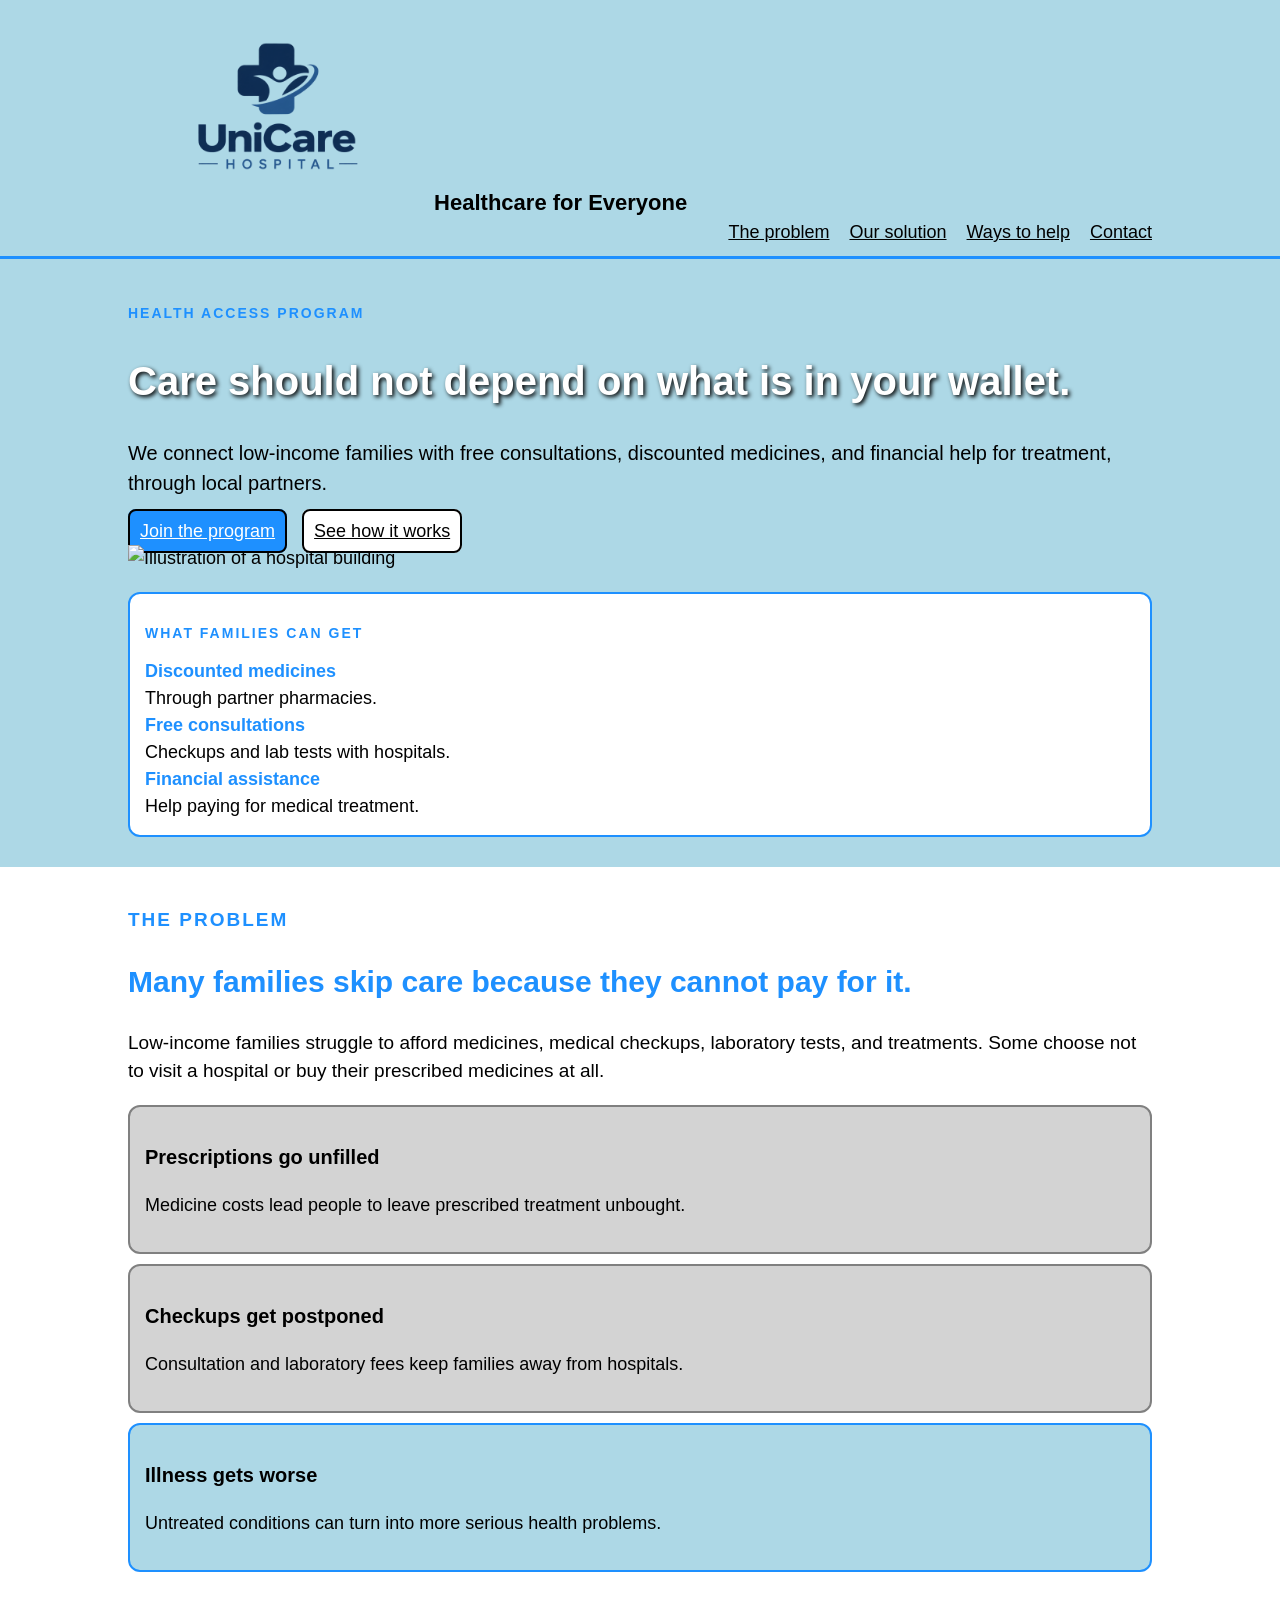
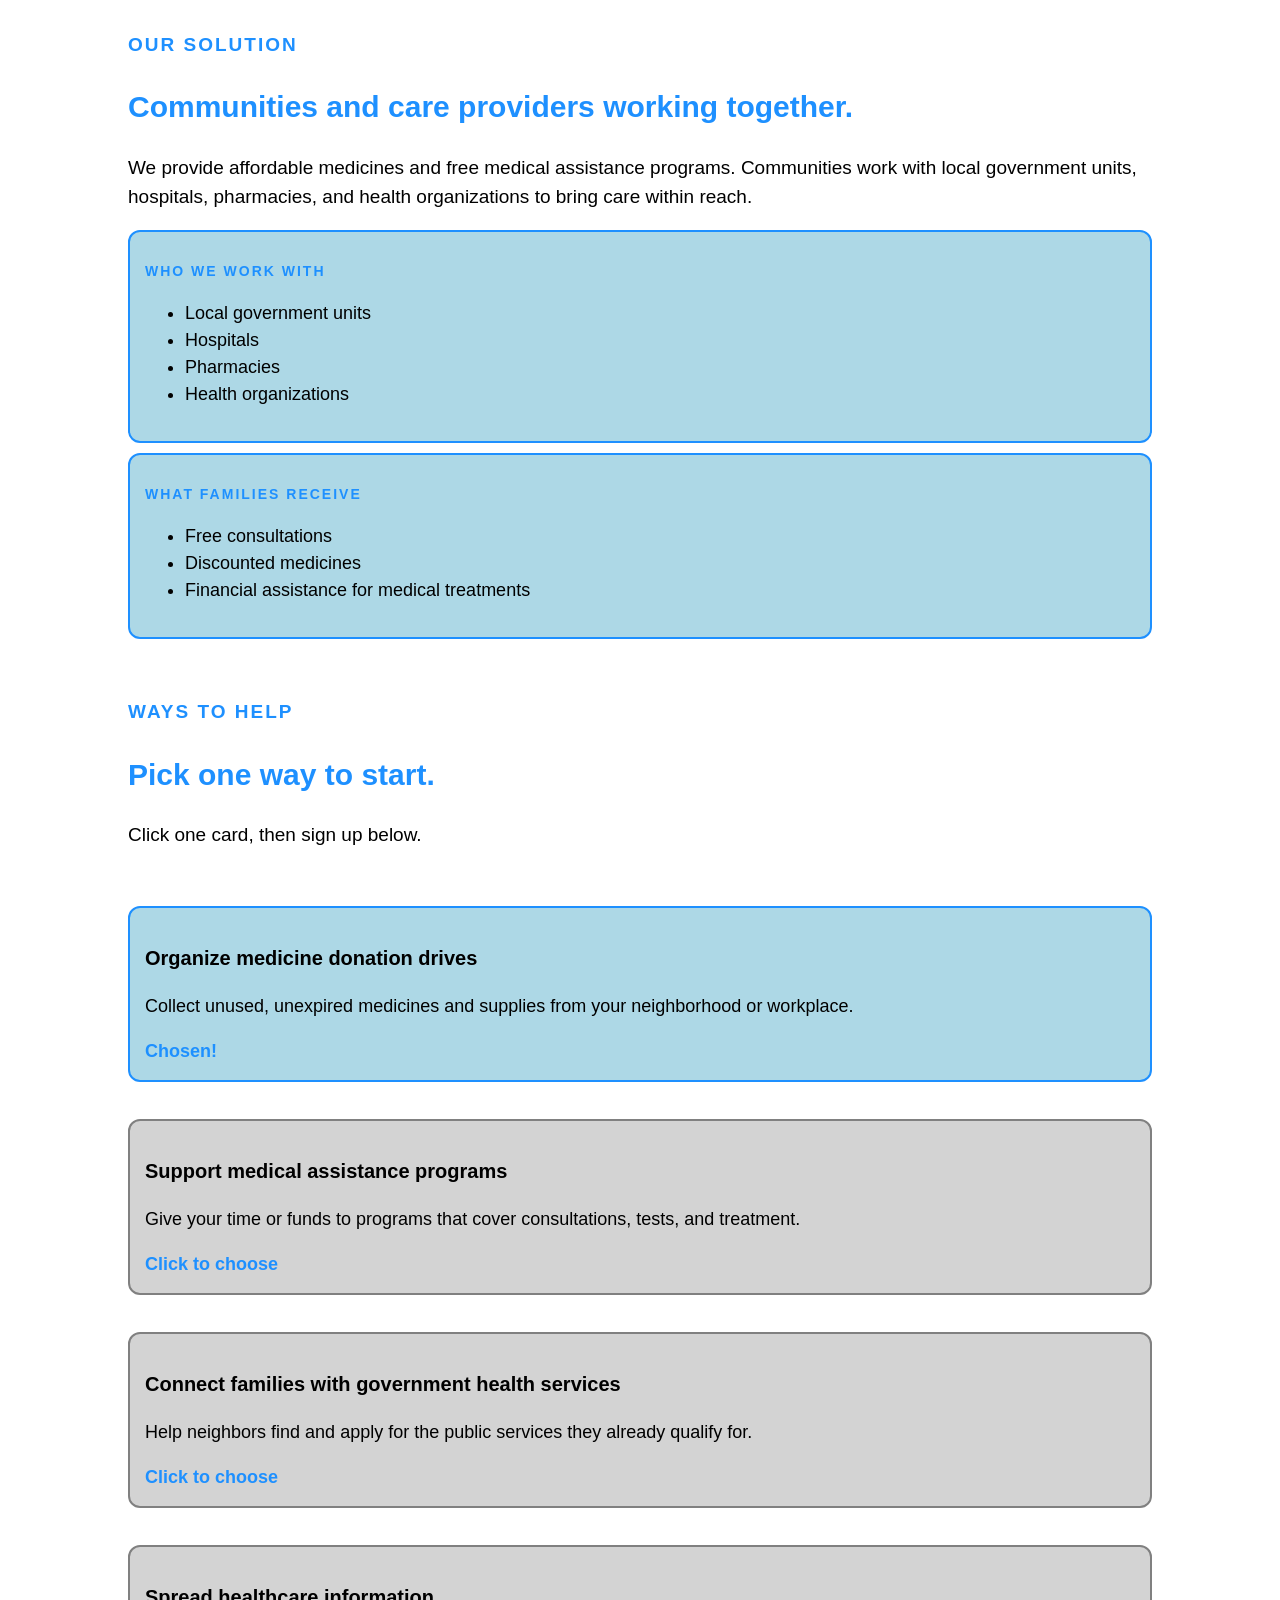
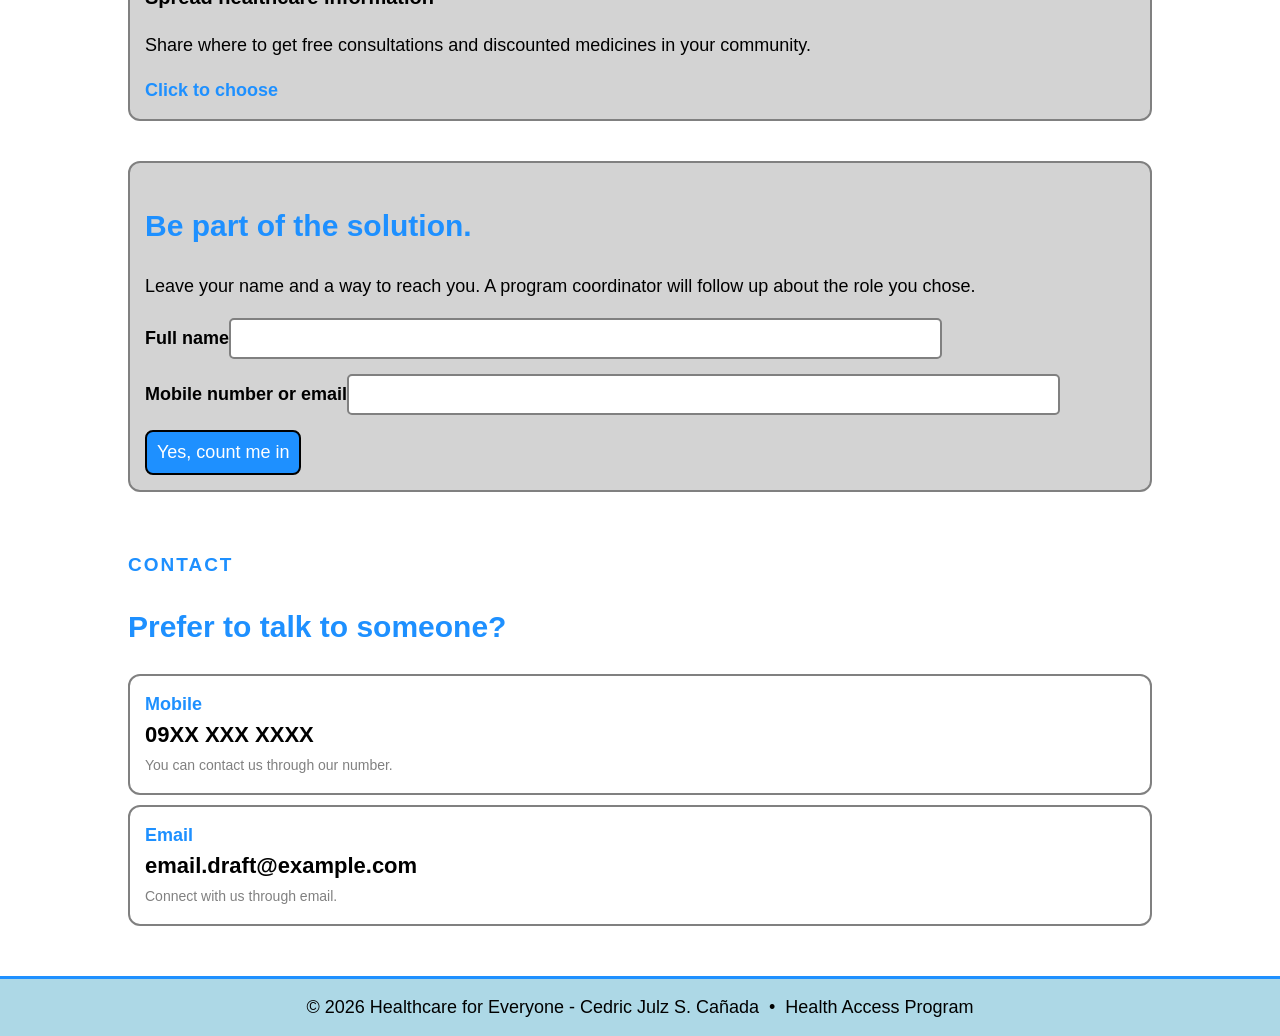
==== commit fc2bb01a: "Revise index.html for better layout and content and adding of smooth animation transition for hrefs " ====
--- a/index.html
+++ b/index.html
@@ -4,63 +4,57 @@
 <meta charset="utf-8">
 <meta name="viewport" content="width=device-width, initial-scale=1">
 <title>Healthcare for Everyone</title>
-
+<!-- links the css file -->
 <link rel="stylesheet" href="style.css">
 </head>
+
+<!-- css: body -->
 <body>
 
+<!-- navbar | css: .nav .wrap -->
 <header class="nav">
-  
   <div class="wrap">
-<<<<<<< HEAD
-    <a class="brand">
-      UniCare Hospital
-    </a>
-    <br>    <a class="brand" href="#top">
-      Healthcare for Everyone
-    </a>
-=======
-    <div class="container">
-    <img src="UniCare.png" width="300">
-    <a class="brand" href="#top";>Healthcare for Everyone</a></div>
->>>>>>> 8f1fda071b63f309e07ecc4bc913431281a96a3b
+    <!-- logo + name | css: .brand .logo -->
+    <a class="brand" href="#top"><img class="logo" src="UniCare.png" alt="" width="300"> Healthcare for Everyone</a>
+    <!-- menu links | css: .links -->
     <nav class="links" aria-label="Page sections">
       <a href="#problem">The problem</a>
       <a href="#solution">Our solution</a>
       <a href="#help">Ways to help</a>
       <a href="#contact">Contact</a>
     </nav>
-    
   </div>
 </header>
 
 <main id="top">
+
+  <!-- hero | css: .hero .wrap -->
   <div class="hero">
     <div class="wrap">
-      <div class="hero-copy">
-        <p class="eyebrow">Health Access Program</p>
-        <h1>Care should not depend on what is in your wallet.</h1>
-        <p class="lead">We connect low-income families with free consultations, discounted medicines, and financial help for treatment, through local partners.</p>
-        <div class="btns">
-          <a class="btn btn-primary" href="#join">Join the program</a>
-          <a class="btn btn-ghost" href="#solution">See how it works</a>
-        </div>
+      <!-- small label | css: .eyebrow -->
+      <p class="eyebrow">Health Access Program</p>
+      <!-- title | css: h1 -->
+      <h1>Care should not depend on what is in your wallet.</h1>
+      <!-- css: .lead -->
+      <p class="lead">We connect low-income families with free consultations, discounted medicines, and financial help for treatment, through local partners.</p>
+      <div>
+        <!-- buttons | css: .btn .btn-primary -->
+        <a class="btn btn-primary" href="#join">Join the program</a>
+        <a class="btn" href="#solution">See how it works</a>
       </div>
+      <!-- hospital pic | css: .pic -->
+      <div class="pic"><img src="hospital.png" alt="Illustration of a hospital building" width="300" height="174"></div>
+      <!-- white box | css: .get -->
       <aside class="get" aria-label="What families can get">
         <p class="eyebrow">What families can get</p>
-        <div class="get-item">
-          <div><b>Discounted medicines</b><br><span>Through partner pharmacies.</span></div>
-        </div>
-        <div class="get-item">
-          <div><b>Free consultations</b><br><span>Checkups and lab tests with hospitals.</span></div>
-        </div>
-        <div class="get-item">
-          <div><b>Financial assistance</b><br><span>Help paying for medical treatment.</span></div>
-        </div>
+        <div><b>Discounted medicines</b><br><span>Through partner pharmacies.</span></div>
+        <div><b>Free consultations</b><br><span>Checkups and lab tests with hospitals.</span></div>
+        <div><b>Financial assistance</b><br><span>Help paying for medical treatment.</span></div>
       </aside>
     </div>
   </div>
 
+  <!-- problem | css: section .wrap .head h2 -->
   <section id="problem">
     <div class="wrap">
       <div class="head">
@@ -68,7 +62,8 @@
         <h2>Many families skip care because they cannot pay for it.</h2>
         <p>Low-income families struggle to afford medicines, medical checkups, laboratory tests, and treatments. Some choose not to visit a hospital or buy their prescribed medicines at all.</p>
       </div>
-      <div class="row">
+      <div>
+        <!-- 3 cards | css: .card (.deep = mint one) -->
         <div class="card"><h3>Prescriptions go unfilled</h3><p>Medicine costs lead people to leave prescribed treatment unbought.</p></div>
         <div class="card"><h3>Checkups get postponed</h3><p>Consultation and laboratory fees keep families away from hospitals.</p></div>
         <div class="card deep"><h3>Illness gets worse</h3><p>Untreated conditions can turn into more serious health problems.</p></div>
@@ -76,6 +71,7 @@
     </div>
   </section>
 
+  <!-- solution | same css as problem -->
   <section id="solution">
     <div class="wrap">
       <div class="head">
@@ -83,29 +79,21 @@
         <h2>Communities and care providers working together.</h2>
         <p>We provide affordable medicines and free medical assistance programs. Communities work with local government units, hospitals, pharmacies, and health organizations to bring care within reach.</p>
       </div>
-      <div class="row">
+      <div>
+        <!-- 2 boxes | css: .pair -->
         <div class="pair">
           <p class="eyebrow">Who we work with</p>
-          <ul>
-            <li>Local government units</li>
-            <li>Hospitals</li>
-            <li>Pharmacies</li>
-            <li>Health organizations</li>
-          </ul>
+          <ul><li>Local government units</li><li>Hospitals</li><li>Pharmacies</li><li>Health organizations</li></ul>
         </div>
-        <div class="arrow" aria-hidden="true">→</div>
         <div class="pair">
           <p class="eyebrow">What families receive</p>
-          <ul>
-            <li>Free consultations</li>
-            <li>Discounted medicines</li>
-            <li>Financial assistance for medical treatments</li>
-          </ul>
+          <ul><li>Free consultations</li><li>Discounted medicines</li><li>Financial assistance for medical treatments</li></ul>
         </div>
       </div>
     </div>
   </section>
 
+  <!-- ways to help -->
   <section id="help">
     <div class="wrap">
       <div class="head">
@@ -113,7 +101,10 @@
         <h2>Pick one way to start.</h2>
         <p>Click one card, then sign up below.</p>
       </div>
-      <div class="row">
+      <div>
+        <!-- radio buttons are hidden (.sr), the label is the card (.way)
+             .sr:checked + .way = card color changes when chosen
+             .pick::before = the "Click to choose" text -->
         <input class="sr" type="radio" id="w1" name="role" value="organize a medicine donation drive" form="signup" checked>
         <label class="way" for="w1"><h3>Organize medicine donation drives</h3><p>Collect unused, unexpired medicines and supplies from your neighborhood or workplace.</p><span class="pick"></span></label>
 
@@ -129,48 +120,41 @@
     </div>
   </section>
 
+  <!-- sign up | css: .join -->
   <section id="join">
     <div class="wrap">
       <div class="join">
-        <div class="join-copy">
-          <h2>Be part of the solution.</h2>
-          <p>Leave your name and a way to reach you. A program coordinator will follow up about the role you chose.</p>
+        <h2>Be part of the solution.</h2>
+        <p>Leave your name and a way to reach you. A program coordinator will follow up about the role you chose.</p>
+
+        <!-- thank you box | css: .done (hidden, shows with :target after submit) -->
+        <div class="done" id="thanks" role="status">
+          <h3>Thank you.</h3>
+          <a class="btn" href="#join">Fill in again</a>
         </div>
-        <div class="join-form">
-          <div class="done" id="thanks" role="status">
-            <h3>Thank you.</h3>
-            <a class="btn" href="#join">Fill in again</a>
-          </div>
-          <form id="signup" action="#thanks" method="get">
-            <div class="field"><label for="f-name">Full name</label><input id="f-name" name="name" type="text" autocomplete="name" required></div>
-            <div class="field"><label for="f-contact">Mobile number or email</label><input id="f-contact" name="contact" type="text" autocomplete="email" required></div>
-            <button class="btn btn-primary" type="submit">Yes, count me in</button>
-          </form>
-        </div>
+
+        <!-- form | css: .field label input .btn -->
+        <form id="signup" action="#thanks" method="get">
+          <div class="field"><label for="f-name">Full name</label><input id="f-name" name="name" type="text" autocomplete="name" required></div>
+          <div class="field"><label for="f-contact">Mobile number or email</label><input id="f-contact" name="contact" type="text" autocomplete="email" required></div>
+          <button class="btn btn-primary" type="submit">Yes, count me in</button>
+        </form>
       </div>
     </div>
   </section>
 
+  <!-- contact -->
   <section id="contact">
-    <div class="wrap contact">
+    <div class="wrap">
       <div class="head"><p class="eyebrow">Contact</p><h2>Prefer to talk to someone?</h2></div>
-      <div class="cbox"><span class="k">Mobile</span><br><span class="v">09XX XXX XXXX</span><br><span class="n">Placeholder number. Replace before launch.</span></div>
-      <div class="cbox"><span class="k">Email</span><br><span class="v">email.draft@example.com</span><br><span class="n">Placeholder address. Replace before launch.</span></div>
-    </div>
+      <div class="cbox"><span class="k">Mobile</span><br><span class="v">09XX XXX XXXX</span><br><span class="n">You can contact us through our number.</span></div>
+      <div class="cbox"><span class="k">Email</span><br><span class="v">email.draft@example.com</span><br><span class="n">Connect with us through email.</span></div>
   </section>
 </main>
 
+<!-- footer | css: footer -->
 <footer>
-  <hr>
-  <h1 style="text-align: center;">REFERENCES</h1>
-  <a href="https://psa.gov.ph/content/government-shares-447-percent-countrys-health-spending-2024-primary-health-care-expenditure" target="_blank">Philippine Statistics Authority (PSA)</a><br>
-  <a href="https://data.worldbank.org/indicator/SH.XPD.OOPC.CH.ZS?locations=PH" target="_blank">World Bank – Healthcare Expenditure</a><br>
-  <a href="https://www.philhealth.gov.ph/" target="_blank">PhilHealth Official Website</a><br>
-  <a href="https://aics.dswd.gov.ph/about-us/faqs/" target="_blank">DSWD – AICS FAQs</a><br>
-  <a href="https://lawphil.net/statutes/repacts/ra2019/ra_11223_2019.html" target="_blank">Universal Health Care Act (RA 11223)</a><br>
-  <a href="https://ncr.dswd.gov.ph/about-us/citizens-charter/assistance-to-individuals-in-crisis-situations/" target="_blank">DSWD – Medical Assistance</a><br>
-  <hr>
-  <div class="wrap">© 2026 Healthcare for Everyone - Cedric Julz S. Cañada  •  Health Access Program</div>
+  <div class="wrap"><span>© 2026 Healthcare for Everyone - Cedric Julz S. Cañada</span>•<span>Health Access Program</span></div>
 </footer>
 
 </body>
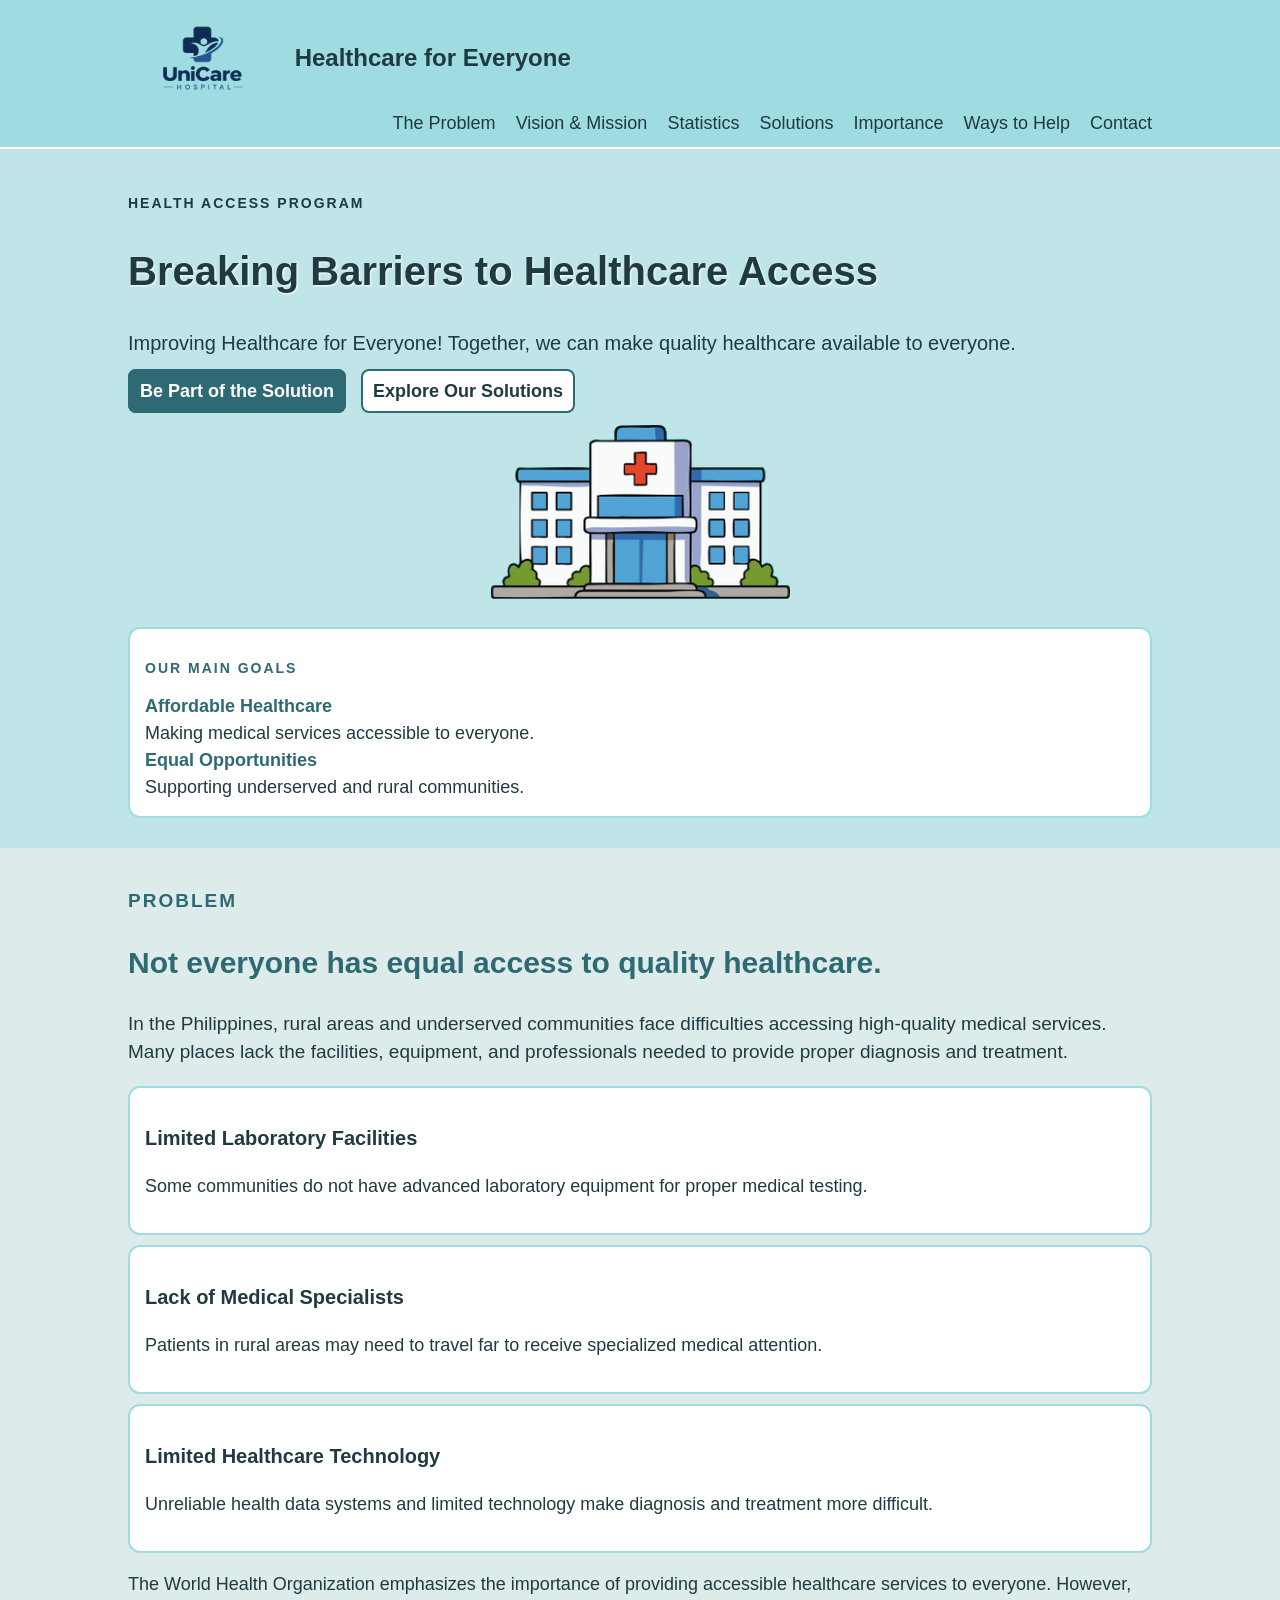
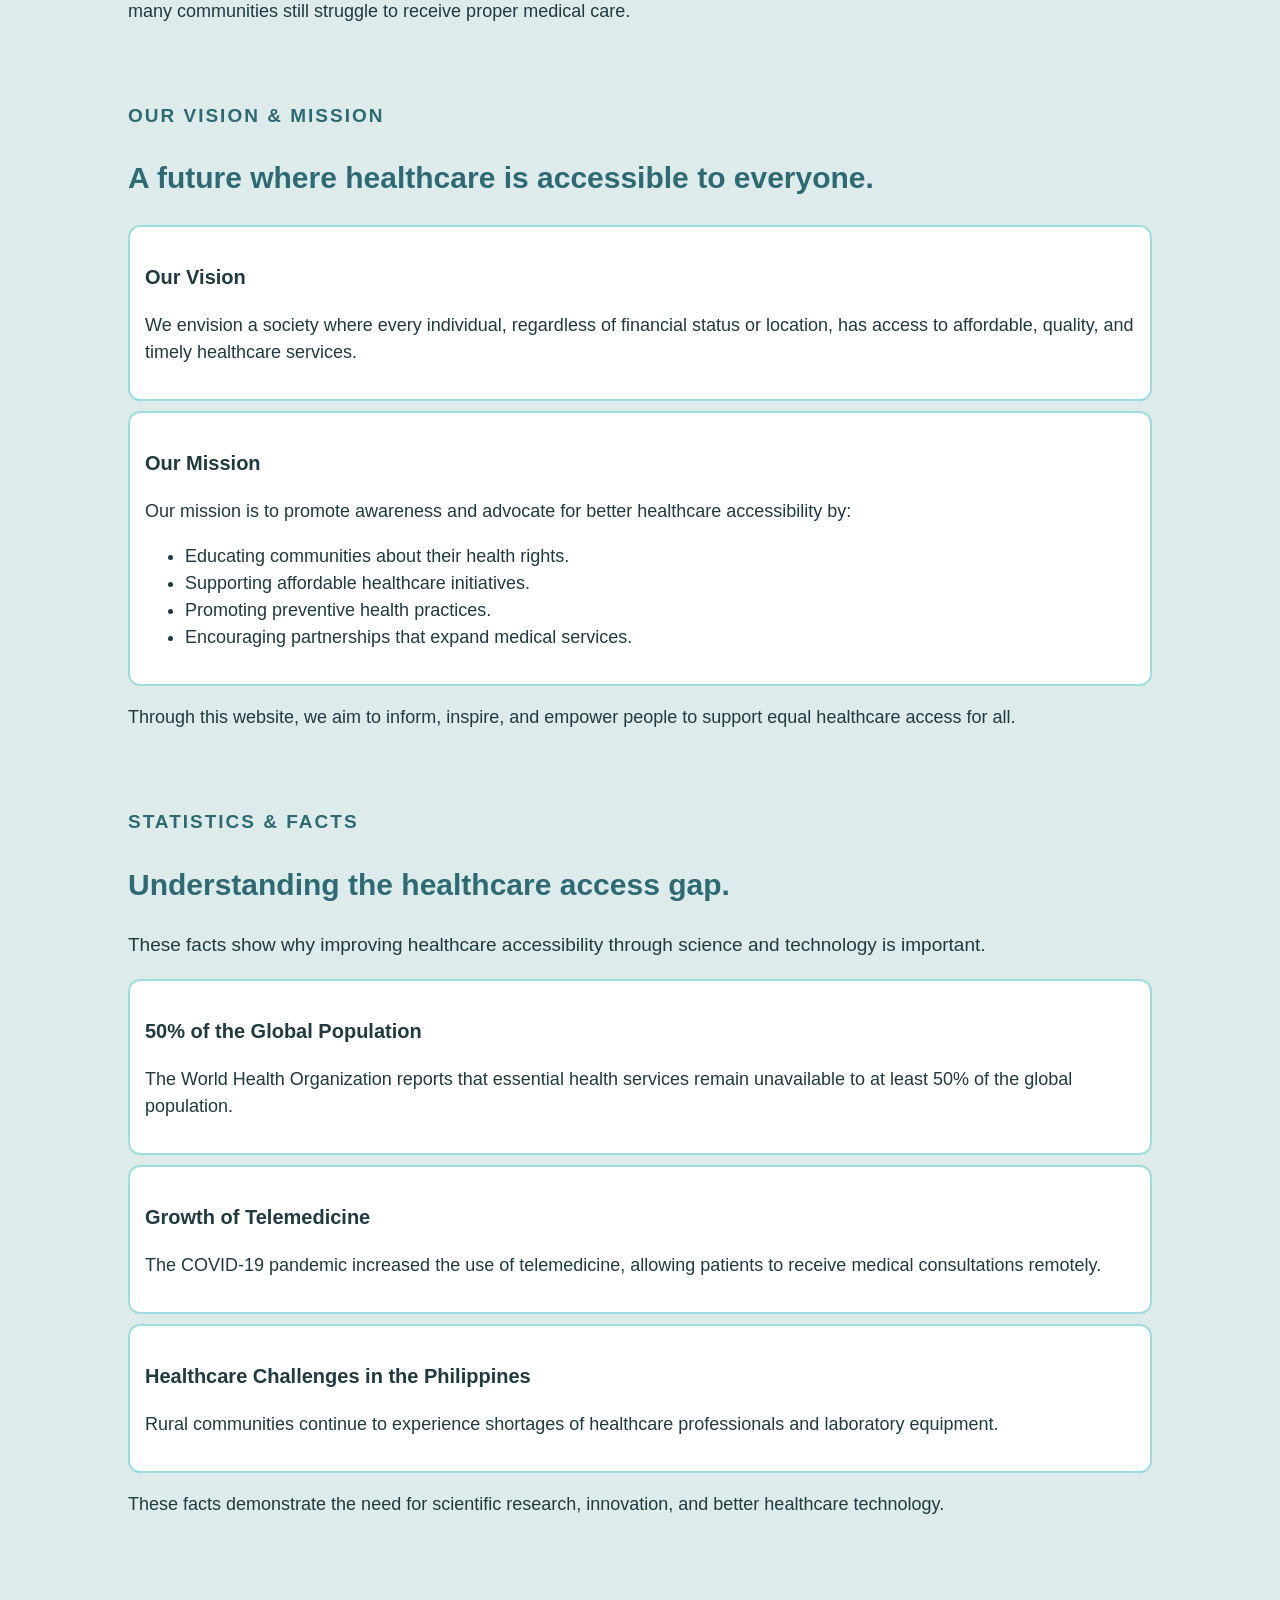
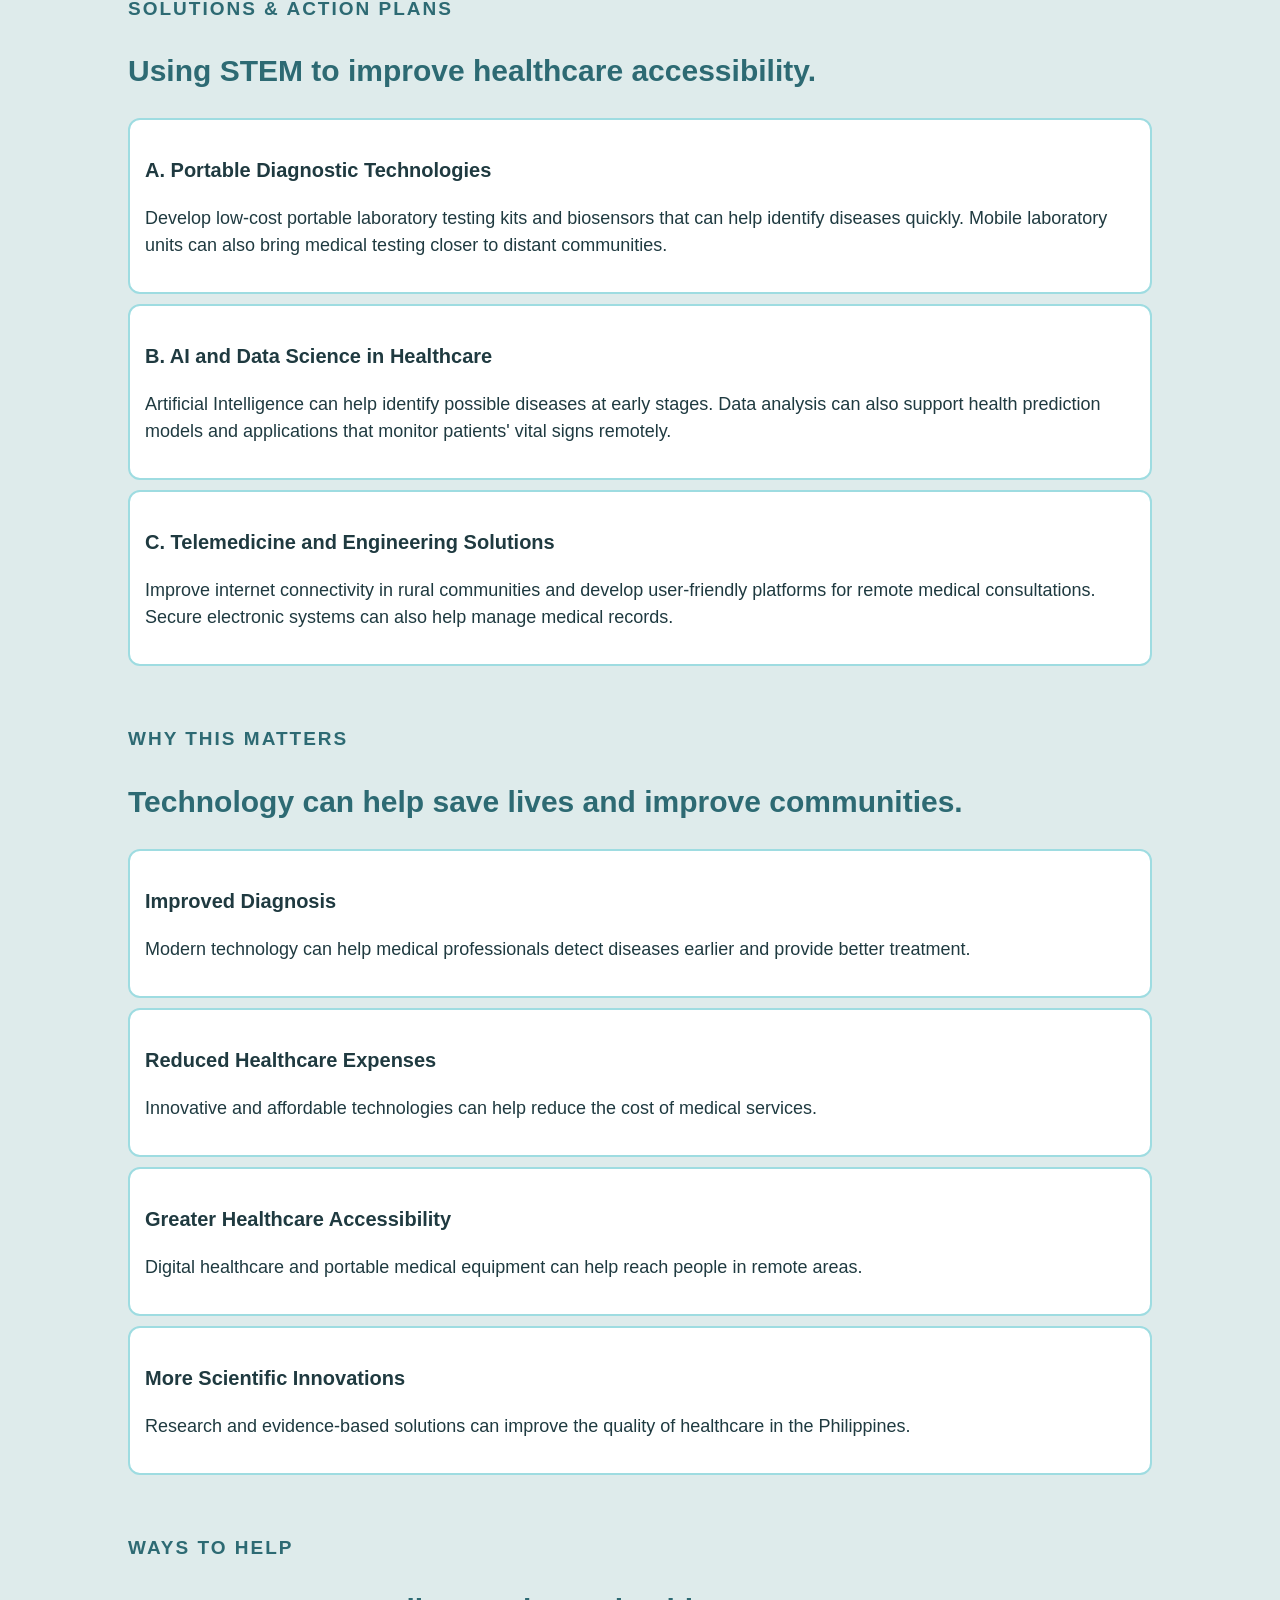
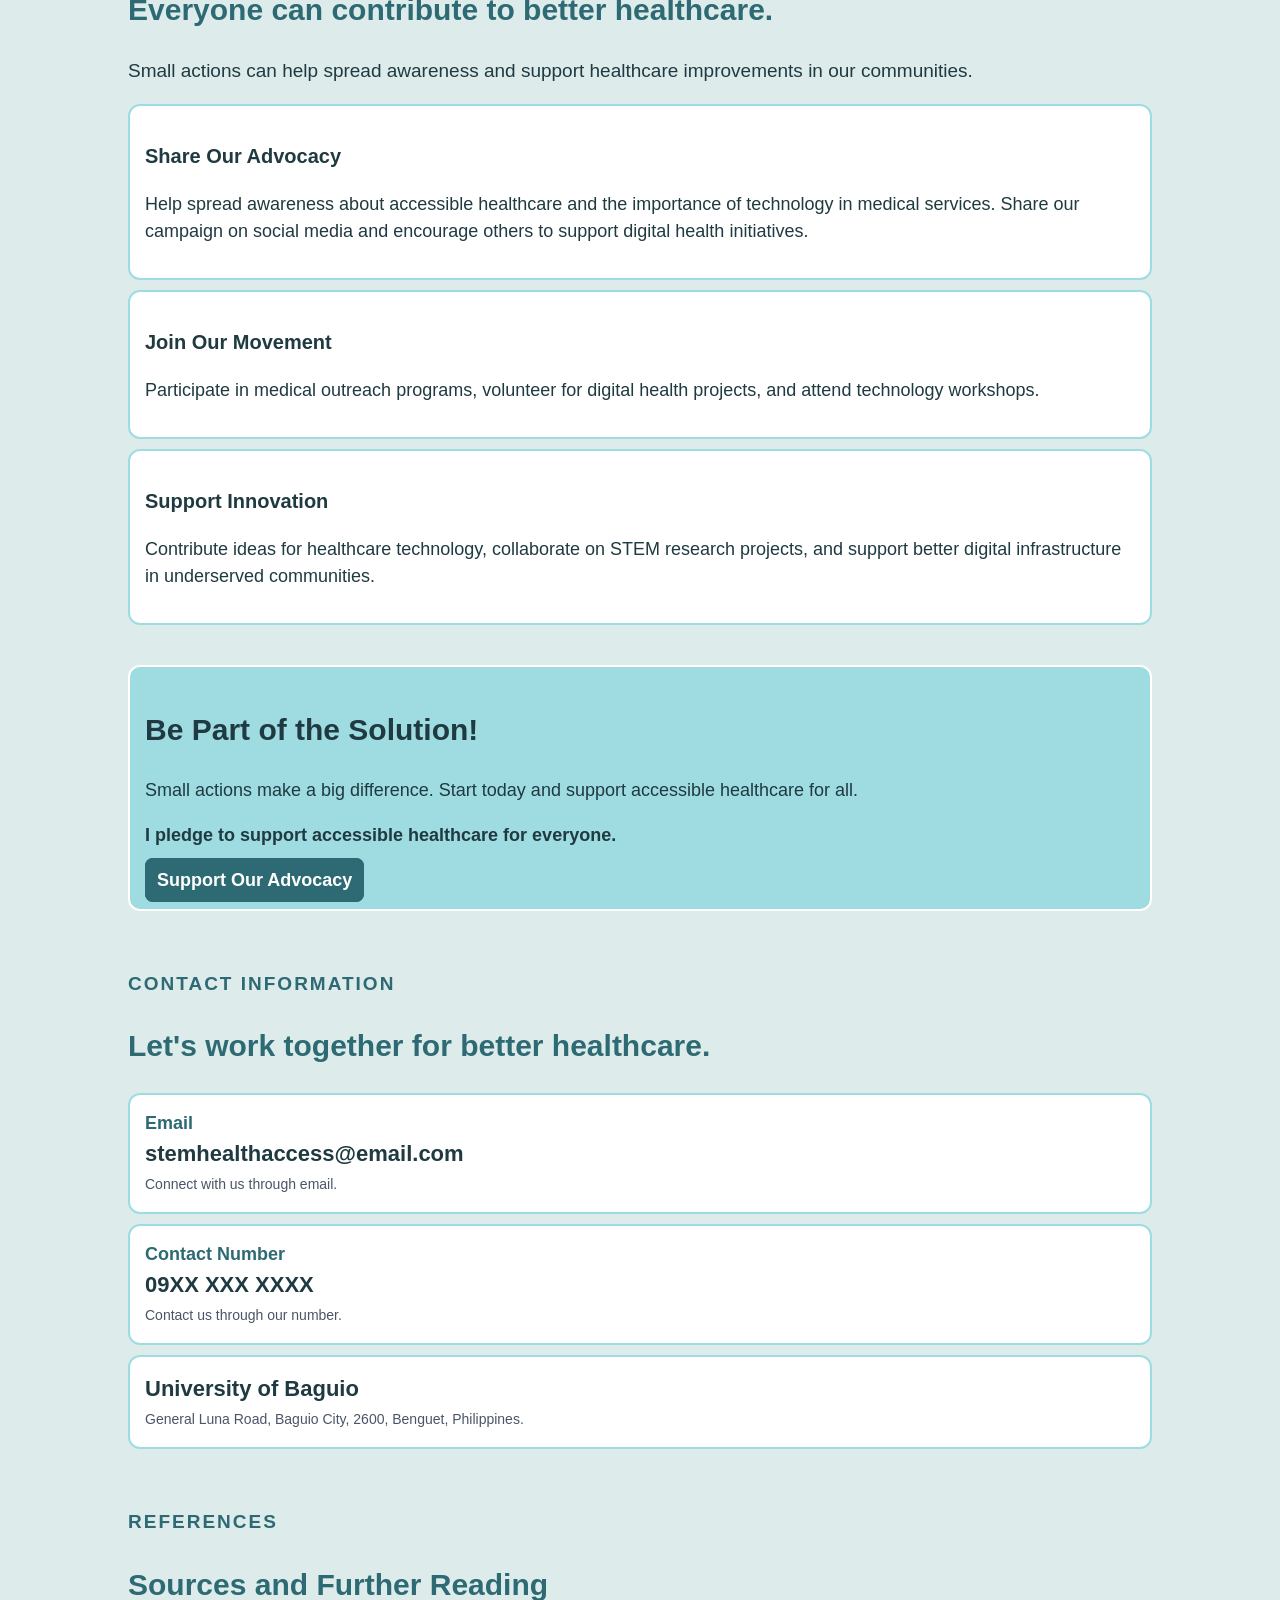
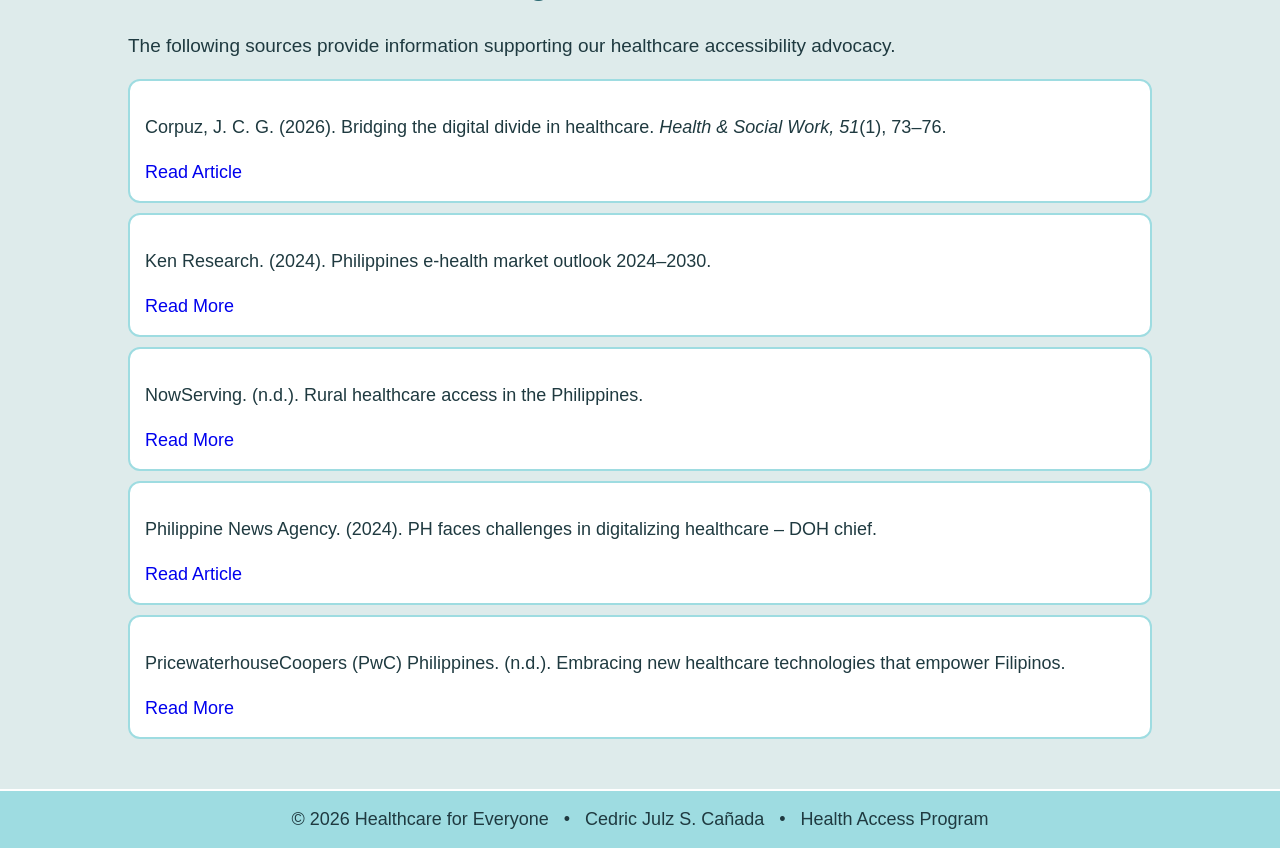
==== commit 367cdb1f: "Refactor HTML structure and improve accessibility" ====
--- a/index.html
+++ b/index.html
@@ -4,157 +4,517 @@
 <meta charset="utf-8">
 <meta name="viewport" content="width=device-width, initial-scale=1">
 <title>Healthcare for Everyone</title>
-<!-- links the css file -->
 <link rel="stylesheet" href="style.css">
 </head>
 
-<!-- css: body -->
 <body>
 
-<!-- navbar | css: .nav .wrap -->
+<!-- navbar | CSS: .nav -->
 <header class="nav">
   <div class="wrap">
-    <!-- logo + name | css: .brand .logo -->
-    <a class="brand" href="#top"><img class="logo" src="UniCare.png" alt="" width="300"> Healthcare for Everyone</a>
-    <!-- menu links | css: .links -->
+
+    <!-- logo | CSS: .brand, .logo -->
+    <a class="brand" href="#top">
+      <img class="logo" src="UniCare.png" alt="UniCare logo" width="150">
+      Healthcare for Everyone
+    </a>
+
+    <!-- menu links | CSS: .links, .links a -->
     <nav class="links" aria-label="Page sections">
-      <a href="#problem">The problem</a>
-      <a href="#solution">Our solution</a>
-      <a href="#help">Ways to help</a>
+      <a href="#problem">The Problem</a>
+      <a href="#mission">Vision & Mission</a>
+      <a href="#statistics">Statistics</a>
+      <a href="#solution">Solutions</a>
+      <a href="#importance">Importance</a>
+      <a href="#help">Ways to Help</a>
       <a href="#contact">Contact</a>
     </nav>
+
   </div>
 </header>
 
+<!-- main content | CSS: body, .wrap -->
 <main id="top">
 
-  <!-- hero | css: .hero .wrap -->
+  <!-- hero section | CSS: .hero -->
   <div class="hero">
     <div class="wrap">
-      <!-- small label | css: .eyebrow -->
+
       <p class="eyebrow">Health Access Program</p>
-      <!-- title | css: h1 -->
-      <h1>Care should not depend on what is in your wallet.</h1>
-      <!-- css: .lead -->
-      <p class="lead">We connect low-income families with free consultations, discounted medicines, and financial help for treatment, through local partners.</p>
-      <div>
-        <!-- buttons | css: .btn .btn-primary -->
-        <a class="btn btn-primary" href="#join">Join the program</a>
-        <a class="btn" href="#solution">See how it works</a>
-      </div>
-      <!-- hospital pic | css: .pic -->
-      <div class="pic"><img src="hospital.png" alt="Illustration of a hospital building" width="300" height="174"></div>
-      <!-- white box | css: .get -->
-      <aside class="get" aria-label="What families can get">
-        <p class="eyebrow">What families can get</p>
-        <div><b>Discounted medicines</b><br><span>Through partner pharmacies.</span></div>
-        <div><b>Free consultations</b><br><span>Checkups and lab tests with hospitals.</span></div>
-        <div><b>Financial assistance</b><br><span>Help paying for medical treatment.</span></div>
+
+      <!-- title | CSS: h1, .hero h1 -->
+      <h1>Breaking Barriers to Healthcare Access</h1>
+
+      <!-- intro | CSS: .lead, .eyebrow -->
+      <p class="lead">
+        Improving Healthcare for Everyone!
+        Together, we can make quality healthcare available to everyone.
+      </p>
+
+      <!-- buttons | CSS: .btn, .btn-primary -->
+      <div>
+        <a class="btn btn-primary" href="#help">Be Part of the Solution</a>
+        <a class="btn" href="#solution">Explore Our Solutions</a>
+      </div>
+
+      <!-- image | CSS: .pic -->
+      <div class="pic">
+        <img src="hospital.png"
+             alt="Healthcare and hospital illustration"
+             width="300" height="174">
+      </div>
+
+      <!-- info box | CSS: .get, .get .eyebrow, .get b -->
+      <aside class="get" aria-label="Our healthcare goals">
+        <p class="eyebrow">Our Main Goals</p>
+
+        <div>
+          <b>Affordable Healthcare</b><br>
+          <span>Making medical services accessible to everyone.</span>
+        </div>
+
+        <div>
+          <b>Equal Opportunities</b><br>
+          <span>Supporting underserved and rural communities.</span>
+        </div>
       </aside>
+
     </div>
   </div>
 
-  <!-- problem | css: section .wrap .head h2 -->
+  <!-- problem | CSS: section, .head, h2 -->
   <section id="problem">
     <div class="wrap">
-      <div class="head">
-        <p class="eyebrow">The problem</p>
-        <h2>Many families skip care because they cannot pay for it.</h2>
-        <p>Low-income families struggle to afford medicines, medical checkups, laboratory tests, and treatments. Some choose not to visit a hospital or buy their prescribed medicines at all.</p>
-      </div>
-      <div>
-        <!-- 3 cards | css: .card (.deep = mint one) -->
-        <div class="card"><h3>Prescriptions go unfilled</h3><p>Medicine costs lead people to leave prescribed treatment unbought.</p></div>
-        <div class="card"><h3>Checkups get postponed</h3><p>Consultation and laboratory fees keep families away from hospitals.</p></div>
-        <div class="card deep"><h3>Illness gets worse</h3><p>Untreated conditions can turn into more serious health problems.</p></div>
-      </div>
-    </div>
-  </section>
-
-  <!-- solution | same css as problem -->
+
+      <div class="head">
+        <p class="eyebrow">Problem</p>
+
+        <h2>Not everyone has equal access to quality healthcare.</h2>
+
+        <p>
+          In the Philippines, rural areas and underserved communities
+          face difficulties accessing high-quality medical services.
+          Many places lack the facilities, equipment, and professionals
+          needed to provide proper diagnosis and treatment.
+        </p>
+      </div>
+
+      <!-- problem cards | CSS: .card -->
+      <div>
+        <div class="card">
+          <h3>Limited Laboratory Facilities</h3>
+          <p>
+            Some communities do not have advanced laboratory
+            equipment for proper medical testing.
+          </p>
+        </div>
+
+        <div class="card">
+          <h3>Lack of Medical Specialists</h3>
+          <p>
+            Patients in rural areas may need to travel far
+            to receive specialized medical attention.
+          </p>
+        </div>
+
+        <div class="card deep">
+          <h3>Limited Healthcare Technology</h3>
+          <p>
+            Unreliable health data systems and limited technology
+            make diagnosis and treatment more difficult.
+          </p>
+        </div>
+      </div>
+
+      <p>
+        The World Health Organization emphasizes the importance
+        of providing accessible healthcare services to everyone.
+        However, many communities still struggle to receive
+        proper medical care.
+      </p>
+
+    </div>
+  </section>
+
+  <!-- vision and mission | CSS: .pair -->
+  <section id="mission">
+    <div class="wrap">
+
+      <div class="head">
+        <p class="eyebrow">Our Vision & Mission</p>
+        <h2>A future where healthcare is accessible to everyone.</h2>
+      </div>
+
+      <div>
+        <div class="pair">
+          <h3>Our Vision</h3>
+          <p>
+            We envision a society where every individual,
+            regardless of financial status or location,
+            has access to affordable, quality, and timely
+            healthcare services.
+          </p>
+        </div>
+
+        <div class="pair">
+          <h3>Our Mission</h3>
+          <p>
+            Our mission is to promote awareness and advocate
+            for better healthcare accessibility by:
+          </p>
+
+          <ul>
+            <li>Educating communities about their health rights.</li>
+            <li>Supporting affordable healthcare initiatives.</li>
+            <li>Promoting preventive health practices.</li>
+            <li>Encouraging partnerships that expand medical services.</li>
+          </ul>
+        </div>
+      </div>
+
+      <p>
+        Through this website, we aim to inform, inspire,
+        and empower people to support equal healthcare access for all.
+      </p>
+
+    </div>
+  </section>
+
+  <!-- statistics | CSS: .head, .card -->
+  <section id="statistics">
+    <div class="wrap">
+
+      <div class="head">
+        <p class="eyebrow">Statistics & Facts</p>
+        <h2>Understanding the healthcare access gap.</h2>
+        <p>
+          These facts show why improving healthcare accessibility
+          through science and technology is important.
+        </p>
+      </div>
+
+      <div>
+        <div class="card">
+          <h3>50% of the Global Population</h3>
+          <p>
+            The World Health Organization reports that essential
+            health services remain unavailable to at least 50%
+            of the global population.
+          </p>
+        </div>
+
+        <div class="card">
+          <h3>Growth of Telemedicine</h3>
+          <p>
+            The COVID-19 pandemic increased the use of telemedicine,
+            allowing patients to receive medical consultations remotely.
+          </p>
+        </div>
+
+        <div class="card deep">
+          <h3>Healthcare Challenges in the Philippines</h3>
+          <p>
+            Rural communities continue to experience shortages
+            of healthcare professionals and laboratory equipment.
+          </p>
+        </div>
+      </div>
+
+      <p>
+        These facts demonstrate the need for scientific research,
+        innovation, and better healthcare technology.
+      </p>
+
+    </div>
+  </section>
+
+  <!-- solution | CSS: .card, .head -->
   <section id="solution">
     <div class="wrap">
-      <div class="head">
-        <p class="eyebrow">Our solution</p>
-        <h2>Communities and care providers working together.</h2>
-        <p>We provide affordable medicines and free medical assistance programs. Communities work with local government units, hospitals, pharmacies, and health organizations to bring care within reach.</p>
-      </div>
-      <div>
-        <!-- 2 boxes | css: .pair -->
-        <div class="pair">
-          <p class="eyebrow">Who we work with</p>
-          <ul><li>Local government units</li><li>Hospitals</li><li>Pharmacies</li><li>Health organizations</li></ul>
-        </div>
-        <div class="pair">
-          <p class="eyebrow">What families receive</p>
-          <ul><li>Free consultations</li><li>Discounted medicines</li><li>Financial assistance for medical treatments</li></ul>
-        </div>
-      </div>
-    </div>
-  </section>
-
-  <!-- ways to help -->
+
+      <div class="head">
+        <p class="eyebrow">Solutions & Action Plans</p>
+        <h2>Using STEM to improve healthcare accessibility.</h2>
+      </div>
+
+      <!-- partner list | CSS: .pair (for partner entries; no actual partner list in current HTML) -->
+      <div>
+
+        <div class="card">
+          <h3>A. Portable Diagnostic Technologies</h3>
+          <p>
+            Develop low-cost portable laboratory testing kits
+            and biosensors that can help identify diseases quickly.
+            Mobile laboratory units can also bring medical testing
+            closer to distant communities.
+          </p>
+        </div>
+
+        <div class="card">
+          <h3>B. AI and Data Science in Healthcare</h3>
+          <p>
+            Artificial Intelligence can help identify possible
+            diseases at early stages. Data analysis can also
+            support health prediction models and applications
+            that monitor patients' vital signs remotely.
+          </p>
+        </div>
+
+        <div class="card deep">
+          <h3>C. Telemedicine and Engineering Solutions</h3>
+          <p>
+            Improve internet connectivity in rural communities
+            and develop user-friendly platforms for remote
+            medical consultations. Secure electronic systems
+            can also help manage medical records.
+          </p>
+        </div>
+
+      </div>
+
+    </div>
+  </section>
+
+  <!-- benefits | CSS: .card, h3 -->
+  <section id="importance">
+    <div class="wrap">
+
+      <div class="head">
+        <p class="eyebrow">Why This Matters</p>
+        <h2>Technology can help save lives and improve communities.</h2>
+      </div>
+
+      <div>
+        <div class="card">
+          <h3>Improved Diagnosis</h3>
+          <p>
+            Modern technology can help medical professionals
+            detect diseases earlier and provide better treatment.
+          </p>
+        </div>
+
+        <div class="card">
+          <h3>Reduced Healthcare Expenses</h3>
+          <p>
+            Innovative and affordable technologies can help
+            reduce the cost of medical services.
+          </p>
+        </div>
+
+        <div class="card deep">
+          <h3>Greater Healthcare Accessibility</h3>
+          <p>
+            Digital healthcare and portable medical equipment
+            can help reach people in remote areas.
+          </p>
+        </div>
+
+        <div class="card">
+          <h3>More Scientific Innovations</h3>
+          <p>
+            Research and evidence-based solutions can improve
+            the quality of healthcare in the Philippines.
+          </p>
+        </div>
+      </div>
+
+    </div>
+  </section>
+
+  <!-- ways to help | CSS: .card, section -->
   <section id="help">
     <div class="wrap">
-      <div class="head">
-        <p class="eyebrow">Ways to help</p>
-        <h2>Pick one way to start.</h2>
-        <p>Click one card, then sign up below.</p>
-      </div>
-      <div>
-        <!-- radio buttons are hidden (.sr), the label is the card (.way)
-             .sr:checked + .way = card color changes when chosen
-             .pick::before = the "Click to choose" text -->
-        <input class="sr" type="radio" id="w1" name="role" value="organize a medicine donation drive" form="signup" checked>
-        <label class="way" for="w1"><h3>Organize medicine donation drives</h3><p>Collect unused, unexpired medicines and supplies from your neighborhood or workplace.</p><span class="pick"></span></label>
-
-        <input class="sr" type="radio" id="w2" name="role" value="support a medical assistance program" form="signup">
-        <label class="way" for="w2"><h3>Support medical assistance programs</h3><p>Give your time or funds to programs that cover consultations, tests, and treatment.</p><span class="pick"></span></label>
-
-        <input class="sr" type="radio" id="w3" name="role" value="connect families with government health services" form="signup">
-        <label class="way" for="w3"><h3>Connect families with government health services</h3><p>Help neighbors find and apply for the public services they already qualify for.</p><span class="pick"></span></label>
-
-        <input class="sr" type="radio" id="w4" name="role" value="spread healthcare information" form="signup">
-        <label class="way" for="w4"><h3>Spread healthcare information</h3><p>Share where to get free consultations and discounted medicines in your community.</p><span class="pick"></span></label>
-      </div>
-    </div>
-  </section>
-
-  <!-- sign up | css: .join -->
+
+      <div class="head">
+        <p class="eyebrow">Ways to Help</p>
+        <h2>Everyone can contribute to better healthcare.</h2>
+
+        <p>
+          Small actions can help spread awareness and support
+          healthcare improvements in our communities.
+        </p>
+      </div>
+
+      <!-- choices | CSS: .way, .sr, .pick (for selectable choices; current HTML uses .card instead) -->
+      <div>
+
+        <div class="card">
+          <h3>Share Our Advocacy</h3>
+          <p>
+            Help spread awareness about accessible healthcare
+            and the importance of technology in medical services.
+            Share our campaign on social media and encourage
+            others to support digital health initiatives.
+          </p>
+        </div>
+
+        <div class="card">
+          <h3>Join Our Movement</h3>
+          <p>
+            Participate in medical outreach programs,
+            volunteer for digital health projects,
+            and attend technology workshops.
+          </p>
+        </div>
+
+        <div class="card deep">
+          <h3>Support Innovation</h3>
+          <p>
+            Contribute ideas for healthcare technology,
+            collaborate on STEM research projects,
+            and support better digital infrastructure
+            in underserved communities.
+          </p>
+        </div>
+
+      </div>
+
+    </div>
+  </section>
+
+  <!-- sign up | CSS: .join, .join h2 -->
   <section id="join">
     <div class="wrap">
+
       <div class="join">
-        <h2>Be part of the solution.</h2>
-        <p>Leave your name and a way to reach you. A program coordinator will follow up about the role you chose.</p>
-
-        <!-- thank you box | css: .done (hidden, shows with :target after submit) -->
-        <div class="done" id="thanks" role="status">
-          <h3>Thank you.</h3>
-          <a class="btn" href="#join">Fill in again</a>
-        </div>
-
-        <!-- form | css: .field label input .btn -->
-        <form id="signup" action="#thanks" method="get">
-          <div class="field"><label for="f-name">Full name</label><input id="f-name" name="name" type="text" autocomplete="name" required></div>
-          <div class="field"><label for="f-contact">Mobile number or email</label><input id="f-contact" name="contact" type="text" autocomplete="email" required></div>
-          <button class="btn btn-primary" type="submit">Yes, count me in</button>
-        </form>
-      </div>
-    </div>
-  </section>
-
-  <!-- contact -->
+        <h2>Be Part of the Solution!</h2>
+
+        <p>
+          Small actions make a big difference.
+          Start today and support accessible healthcare for all.
+        </p>
+
+        <!-- form | CSS: label, input, .field (no actual form element currently) -->
+        <p>
+          <b>I pledge to support accessible healthcare for everyone.</b>
+        </p>
+
+        <!-- thank you message | CSS: .done, .done:target (no actual thank-you element currently) -->
+        <a class="btn btn-primary" href="#contact">
+          Support Our Advocacy
+        </a>
+
+      </div>
+
+    </div>
+  </section>
+
+  <!-- contact info | CSS: .cbox -->
   <section id="contact">
     <div class="wrap">
-      <div class="head"><p class="eyebrow">Contact</p><h2>Prefer to talk to someone?</h2></div>
-      <div class="cbox"><span class="k">Mobile</span><br><span class="v">09XX XXX XXXX</span><br><span class="n">You can contact us through our number.</span></div>
-      <div class="cbox"><span class="k">Email</span><br><span class="v">email.draft@example.com</span><br><span class="n">Connect with us through email.</span></div>
-  </section>
+
+      <div class="head">
+        <p class="eyebrow">Contact Information</p>
+        <h2>Let's work together for better healthcare.</h2>
+      </div>
+
+      <div class="cbox">
+        <!-- email | CSS: .k, .v, .n -->
+        <span class="k">Email</span><br>
+        <span class="v">stemhealthaccess@email.com</span><br>
+        <span class="n">Connect with us through email.</span>
+      </div>
+
+      <div class="cbox">
+        <!-- mobile | CSS: .k, .v, .n -->
+        <span class="k">Contact Number</span><br>
+        <span class="v">09XX XXX XXXX</span><br>
+        <span class="n">Contact us through our number.</span>
+      </div>
+
+      <div class="cbox">
+        <span class="v">University of Baguio</span><br>
+        <span class="n">
+          General Luna Road, Baguio City, 2600,
+          Benguet, Philippines.
+        </span>
+      </div>
+
+    </div>
+  </section>
+
+  <!-- references | CSS: .pair -->
+  <section id="references">
+    <div class="wrap">
+
+      <div class="head">
+        <p class="eyebrow">References</p>
+        <h2>Sources and Further Reading</h2>
+        <p>
+          The following sources provide information
+          supporting our healthcare accessibility advocacy.
+        </p>
+      </div>
+
+      <div class="pair">
+        <p>
+          Corpuz, J. C. G. (2026). Bridging the digital divide
+          in healthcare. <i>Health & Social Work, 51</i>(1), 73–76.
+        </p>
+        <a href="https://academic.oup.com/hsw/article/51/1/73/8383520"
+           target="_blank" rel="noopener noreferrer">
+          Read Article
+        </a>
+      </div>
+
+      <div class="pair">
+        <p>
+          Ken Research. (2024). Philippines e-health market
+          outlook 2024–2030.
+        </p>
+        <a href="https://www.kenresearch.com/philippines-e-health-market"
+           target="_blank" rel="noopener noreferrer">
+          Read More
+        </a>
+      </div>
+
+      <div class="pair">
+        <p>
+          NowServing. (n.d.). Rural healthcare access
+          in the Philippines.
+        </p>
+        <a href="https://nowserving.ph/blog/rural-healthcare-access-philippines/"
+           target="_blank" rel="noopener noreferrer">
+          Read More
+        </a>
+      </div>
+
+      <div class="pair">
+        <p>
+          Philippine News Agency. (2024). PH faces challenges
+          in digitalizing healthcare – DOH chief.
+        </p>
+        <a href="https://www.pna.gov.ph/articles/1224788"
+           target="_blank" rel="noopener noreferrer">
+          Read Article
+        </a>
+      </div>
+
+      <div class="pair">
+        <p>
+          PricewaterhouseCoopers (PwC) Philippines. (n.d.).
+          Embracing new healthcare technologies that empower Filipinos.
+        </p>
+        <a href="https://www.pwc.com/ph/en/publications/ph-columns/pwc-needles-in-a-haystack/embracing-new-healthcare-technologies-that-empower-Filipinos.html"
+           target="_blank" rel="noopener noreferrer">
+          Read More
+        </a>
+      </div>
+
+    </div>
+  </section>
+
 </main>
 
-<!-- footer | css: footer -->
+<!-- footer | CSS: footer, footer span -->
 <footer>
-  <div class="wrap"><span>© 2026 Healthcare for Everyone - Cedric Julz S. Cañada</span>•<span>Health Access Program</span></div>
+  <div class="wrap">
+    <span>© 2026 Healthcare for Everyone</span>
+    •
+    <span>Cedric Julz S. Cañada</span>
+    •
+    <span>Health Access Program</span>
+  </div>
 </footer>
 
 </body>
--- a/style.css
+++ b/style.css
@@ -1,55 +1,70 @@
-
+/*smooth scroll for hrefs*/
+html {
+  scroll-behavior: smooth;
+}
+
+/* navbar - stays at the top when scrolling */
+.nav {
+  background-color: #9edce1;
+  border-bottom: 2px solid white;
+  padding: 10px 0;
+
+  position: sticky;
+  top: 0;
+  z-index: 1000;
+}
+
+/* body */
 body {
   font-family: Arial, Helvetica, sans-serif;
   font-size: 18px;
   line-height: 1.5;
-  color: black;
-  background-color: white;
+  color: #1f3a40;
+  background-color: #deebeb;
   margin: 0;
 }
 
 h1 {
   font-size: 40px;
-  color: black;
 }
 
 h2 {
   font-size: 30px;
-  color: DodgerBlue;
+  color: #2d6a73;
 }
 
 h3 {
   font-size: 20px;
-  color: black;
-}
-
-.title {
-  text-size-adjust: 9;
-}
-
+  color: #1f3a40;
+}
+
+/* no underline on links */
+a {
+  text-decoration: none;
+}
+
+/* centers everything */
 .wrap {
   width: 80%;
   margin: 0 auto;
-  text-decoration: none;
-}
-
-.container {
-  display: flex;
-  align-items: center;
-  gap: 20px;
-}
-
+}
+
+/* navbar */
 .nav {
-  background-color: lightblue;
-  border-bottom: 3px solid DodgerBlue;
+  background-color: #9edce1;
+  border-bottom: 2px solid white;
   padding: 10px 0;
 }
 
 .brand {
-  font-size: 22px;
-  font-weight: bold;
-  color: black;
-  text-decoration: none;
+  font-size: 24px;
+  font-weight: bold;
+  color: #1f3a40;
+}
+
+.logo {
+  vertical-align: middle;
+  margin-right: 10px;
 }
 
 .links {
@@ -57,18 +72,20 @@
 }
 
 .links a {
-  color: black;
+  color: #1f3a40;
   margin-left: 15px;
 }
 
+/* hero */
 .hero {
-  background-color: lightblue;
+  background-color: #c0e5e8;
+  color: #1f3a40;
   padding: 30px 0;
 }
 
 .hero h1 {
-  color: white;
-  text-shadow: 2px 2px 4px black;
+  color: #1f3a40;
+  text-shadow: 1px 1px 2px white;
 }
 
 .eyebrow {
@@ -76,40 +93,58 @@
   font-weight: bold;
   text-transform: uppercase;
   letter-spacing: 2px;
-  color: DodgerBlue;
+  color: #2d6a73;
+}
+
+.hero .eyebrow {
+  color: #1f3a40;
 }
 
 .lead {
   font-size: 20px;
 }
 
+.pic {
+  text-align: center;
+  margin-top: 20px;
+}
+
+/* buttons */
 .btn {
   background-color: white;
-  color: black;
+  color: #1f3a40;
   font-size: 18px;
-  border: 2px solid black;
+  font-weight: bold;
+  border: 2px solid #2d6a73;
   border-radius: 8px;
   padding: 10px;
   margin-right: 10px;
 }
 
 .btn-primary {
-  background-color: DodgerBlue;
+  background-color: #2d6a73;
   color: white;
 }
 
+/* white box in the hero */
 .get {
   background-color: white;
-  border: 2px solid DodgerBlue;
+  color: #1f3a40;
+  border: 2px solid #9edce1;
   border-radius: 12px;
   padding: 15px;
   margin-top: 20px;
 }
 
+.get .eyebrow {
+  color: #2d6a73;
+}
+
 .get b {
-  color: DodgerBlue;
-}
-
+  color: #2d6a73;
+}
+
+/* sections */
 section {
   padding: 20px 0;
 }
@@ -118,33 +153,24 @@
   font-size: 19px;
 }
 
+/* boxes are white so they are lighter than the page background */
 .card {
-  background-color: lightgrey;
-  border: 2px solid grey;
-  border-radius: 12px;
-  padding: 15px;
-  margin-top: 10px;
-}
-
-.deep {
-  background-color: lightblue;
-  border-color: DodgerBlue;
+  background-color: white;
+  border: 2px solid #9edce1;
+  border-radius: 12px;
+  padding: 15px;
+  margin-top: 10px;
 }
 
 .pair {
-  background-color: lightblue;
-  border: 2px solid DodgerBlue;
-  border-radius: 12px;
-  padding: 15px;
-  margin-top: 10px;
-}
-
-.arrow {
-  font-size: 30px;
-  text-align: center;
-  color: DodgerBlue;
-}
-
+  background-color: white;
+  border: 2px solid #9edce1;
+  border-radius: 12px;
+  padding: 15px;
+  margin-top: 10px;
+}
+
+/* ways to help - radio hidden, label is the card */
 .sr {
   opacity: 0;
   width: 1px;
@@ -154,8 +180,8 @@
 .way {
   display: block;
   font-weight: normal;
-  background-color: lightgrey;
-  border: 2px solid grey;
+  background-color: white;
+  border: 2px solid #9edce1;
   border-radius: 12px;
   padding: 15px;
   margin-top: 10px;
@@ -164,33 +190,40 @@
 .pick::before {
   content: "Click to choose";
   font-weight: bold;
-  color: DodgerBlue;
+  color: #2d6a73;
 }
 
 .sr:checked + .way {
-  background-color: lightblue;
-  border-color: DodgerBlue;
+  background-color: #9edce1;
+  border-color: #2d6a73;
 }
 
 .sr:checked + .way .pick::before {
   content: "Chosen!";
 }
 
+/* sign up */
 .join {
-  background-color: lightgrey;
-  border: 2px solid grey;
-  border-radius: 12px;
-  padding: 15px;
+  background-color: #9edce1;
+  color: #1f3a40;
+  border: 2px solid white;
+  border-radius: 12px;
+  padding: 15px;
+}
+
+.join h2 {
+  color: #1f3a40;
 }
 
 label {
   font-weight: bold;
+  margin-right: 10px;
 }
 
 input {
   font-size: 18px;
   padding: 8px;
-  border: 2px solid grey;
+  border: 2px solid #2d6a73;
   border-radius: 5px;
   width: 70%;
 }
@@ -199,10 +232,12 @@
   margin-bottom: 15px;
 }
 
+/* thank you box - hidden until the form is sent */
 .done {
   display: none;
   background-color: white;
-  border: 2px solid MediumSeaGreen;
+  color: #1f3a40;
+  border: 2px solid #c0e5e8;
   border-radius: 12px;
   padding: 15px;
 }
@@ -215,8 +250,10 @@
   display: none;
 }
 
+/* contact */
 .cbox {
-  border: 2px solid grey;
+  background-color: white;
+  border: 2px solid #9edce1;
   border-radius: 12px;
   padding: 15px;
   margin-top: 10px;
@@ -224,7 +261,7 @@
 
 .k {
   font-weight: bold;
-  color: DodgerBlue;
+  color: #2d6a73;
 }
 
 .v {
@@ -234,12 +271,14 @@
 
 .n {
   font-size: 14px;
-  color: grey;
-}
-
+  color: #4a5568;
+}
+
+/* footer */
 footer {
-  background-color: lightblue;
-  border-top: 3px solid DodgerBlue;
+  background-color: #9edce1;
+  color: #1f3a40;
+  border-top: 2px solid white;
   padding: 15px 0;
   margin-top: 30px;
   text-align: center;
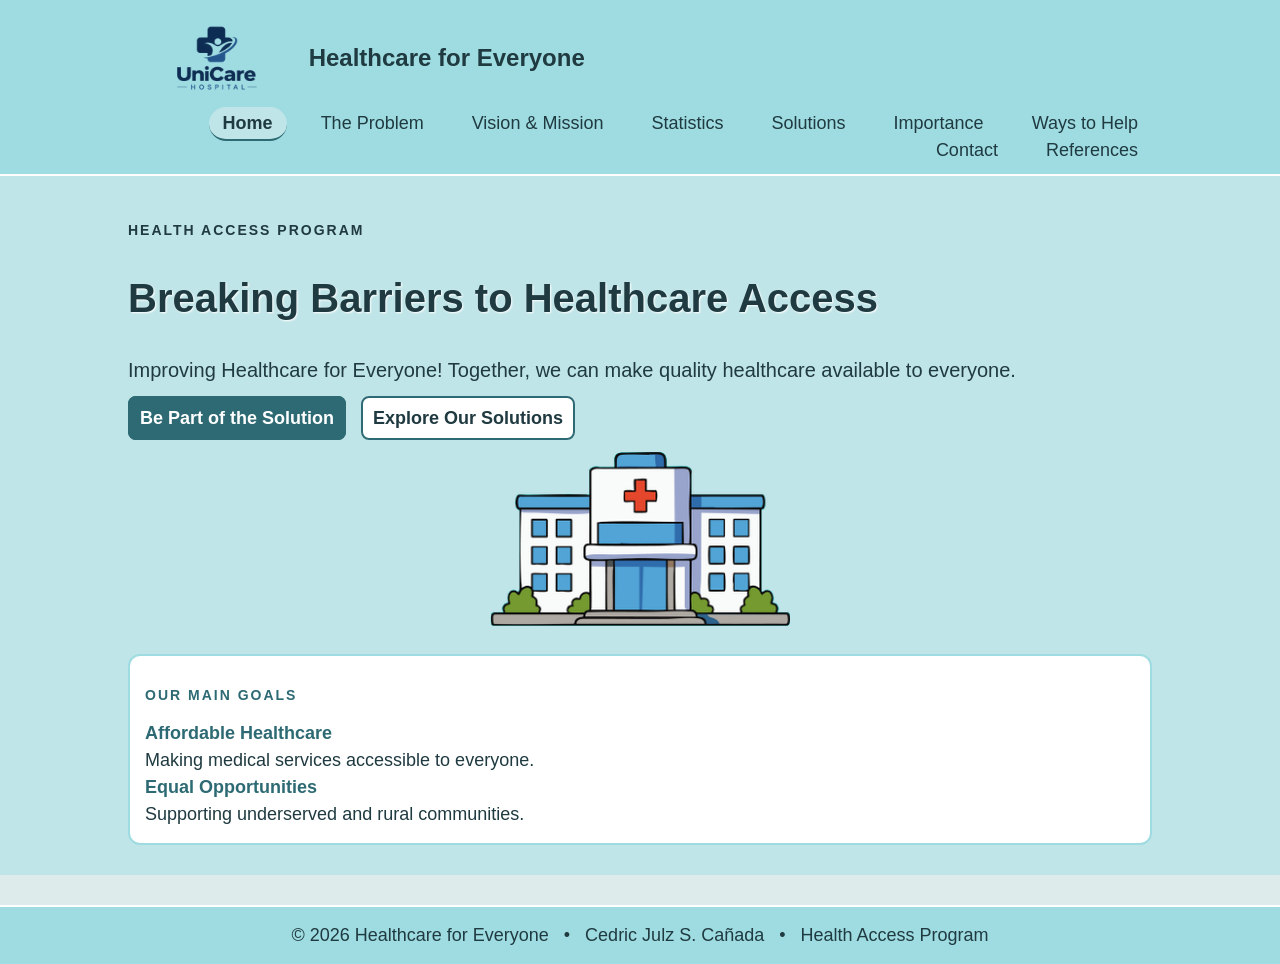
==== commit 99737079: "Uploading the separated pages for each parts" ====
--- a/index.html
+++ b/index.html
@@ -14,20 +14,22 @@
   <div class="wrap">
 
     <!-- logo | CSS: .brand, .logo -->
-    <a class="brand" href="#top">
+    <a class="brand" href="index.html">
       <img class="logo" src="UniCare.png" alt="UniCare logo" width="150">
       Healthcare for Everyone
     </a>
 
-    <!-- menu links | CSS: .links, .links a -->
+    <!-- menu links | CSS: .links, .links a (.active = the page you are on) -->
     <nav class="links" aria-label="Page sections">
-      <a href="#problem">The Problem</a>
-      <a href="#mission">Vision & Mission</a>
-      <a href="#statistics">Statistics</a>
-      <a href="#solution">Solutions</a>
-      <a href="#importance">Importance</a>
-      <a href="#help">Ways to Help</a>
-      <a href="#contact">Contact</a>
+      <a class="active" href="index.html">Home</a>
+      <a href="problem.html">The Problem</a>
+      <a href="mission.html">Vision & Mission</a>
+      <a href="statistics.html">Statistics</a>
+      <a href="solutions.html">Solutions</a>
+      <a href="importance.html">Importance</a>
+      <a href="help.html">Ways to Help</a>
+      <a href="contact.html">Contact</a>
+      <a href="references.html">References</a>
     </nav>
 
   </div>
@@ -53,8 +55,8 @@
 
       <!-- buttons | CSS: .btn, .btn-primary -->
       <div>
-        <a class="btn btn-primary" href="#help">Be Part of the Solution</a>
-        <a class="btn" href="#solution">Explore Our Solutions</a>
+        <a class="btn btn-primary" href="help.html">Be Part of the Solution</a>
+        <a class="btn" href="solutions.html">Explore Our Solutions</a>
       </div>
 
       <!-- image | CSS: .pic -->
@@ -82,428 +84,6 @@
     </div>
   </div>
 
-  <!-- problem | CSS: section, .head, h2 -->
-  <section id="problem">
-    <div class="wrap">
-
-      <div class="head">
-        <p class="eyebrow">Problem</p>
-
-        <h2>Not everyone has equal access to quality healthcare.</h2>
-
-        <p>
-          In the Philippines, rural areas and underserved communities
-          face difficulties accessing high-quality medical services.
-          Many places lack the facilities, equipment, and professionals
-          needed to provide proper diagnosis and treatment.
-        </p>
-      </div>
-
-      <!-- problem cards | CSS: .card -->
-      <div>
-        <div class="card">
-          <h3>Limited Laboratory Facilities</h3>
-          <p>
-            Some communities do not have advanced laboratory
-            equipment for proper medical testing.
-          </p>
-        </div>
-
-        <div class="card">
-          <h3>Lack of Medical Specialists</h3>
-          <p>
-            Patients in rural areas may need to travel far
-            to receive specialized medical attention.
-          </p>
-        </div>
-
-        <div class="card deep">
-          <h3>Limited Healthcare Technology</h3>
-          <p>
-            Unreliable health data systems and limited technology
-            make diagnosis and treatment more difficult.
-          </p>
-        </div>
-      </div>
-
-      <p>
-        The World Health Organization emphasizes the importance
-        of providing accessible healthcare services to everyone.
-        However, many communities still struggle to receive
-        proper medical care.
-      </p>
-
-    </div>
-  </section>
-
-  <!-- vision and mission | CSS: .pair -->
-  <section id="mission">
-    <div class="wrap">
-
-      <div class="head">
-        <p class="eyebrow">Our Vision & Mission</p>
-        <h2>A future where healthcare is accessible to everyone.</h2>
-      </div>
-
-      <div>
-        <div class="pair">
-          <h3>Our Vision</h3>
-          <p>
-            We envision a society where every individual,
-            regardless of financial status or location,
-            has access to affordable, quality, and timely
-            healthcare services.
-          </p>
-        </div>
-
-        <div class="pair">
-          <h3>Our Mission</h3>
-          <p>
-            Our mission is to promote awareness and advocate
-            for better healthcare accessibility by:
-          </p>
-
-          <ul>
-            <li>Educating communities about their health rights.</li>
-            <li>Supporting affordable healthcare initiatives.</li>
-            <li>Promoting preventive health practices.</li>
-            <li>Encouraging partnerships that expand medical services.</li>
-          </ul>
-        </div>
-      </div>
-
-      <p>
-        Through this website, we aim to inform, inspire,
-        and empower people to support equal healthcare access for all.
-      </p>
-
-    </div>
-  </section>
-
-  <!-- statistics | CSS: .head, .card -->
-  <section id="statistics">
-    <div class="wrap">
-
-      <div class="head">
-        <p class="eyebrow">Statistics & Facts</p>
-        <h2>Understanding the healthcare access gap.</h2>
-        <p>
-          These facts show why improving healthcare accessibility
-          through science and technology is important.
-        </p>
-      </div>
-
-      <div>
-        <div class="card">
-          <h3>50% of the Global Population</h3>
-          <p>
-            The World Health Organization reports that essential
-            health services remain unavailable to at least 50%
-            of the global population.
-          </p>
-        </div>
-
-        <div class="card">
-          <h3>Growth of Telemedicine</h3>
-          <p>
-            The COVID-19 pandemic increased the use of telemedicine,
-            allowing patients to receive medical consultations remotely.
-          </p>
-        </div>
-
-        <div class="card deep">
-          <h3>Healthcare Challenges in the Philippines</h3>
-          <p>
-            Rural communities continue to experience shortages
-            of healthcare professionals and laboratory equipment.
-          </p>
-        </div>
-      </div>
-
-      <p>
-        These facts demonstrate the need for scientific research,
-        innovation, and better healthcare technology.
-      </p>
-
-    </div>
-  </section>
-
-  <!-- solution | CSS: .card, .head -->
-  <section id="solution">
-    <div class="wrap">
-
-      <div class="head">
-        <p class="eyebrow">Solutions & Action Plans</p>
-        <h2>Using STEM to improve healthcare accessibility.</h2>
-      </div>
-
-      <!-- partner list | CSS: .pair (for partner entries; no actual partner list in current HTML) -->
-      <div>
-
-        <div class="card">
-          <h3>A. Portable Diagnostic Technologies</h3>
-          <p>
-            Develop low-cost portable laboratory testing kits
-            and biosensors that can help identify diseases quickly.
-            Mobile laboratory units can also bring medical testing
-            closer to distant communities.
-          </p>
-        </div>
-
-        <div class="card">
-          <h3>B. AI and Data Science in Healthcare</h3>
-          <p>
-            Artificial Intelligence can help identify possible
-            diseases at early stages. Data analysis can also
-            support health prediction models and applications
-            that monitor patients' vital signs remotely.
-          </p>
-        </div>
-
-        <div class="card deep">
-          <h3>C. Telemedicine and Engineering Solutions</h3>
-          <p>
-            Improve internet connectivity in rural communities
-            and develop user-friendly platforms for remote
-            medical consultations. Secure electronic systems
-            can also help manage medical records.
-          </p>
-        </div>
-
-      </div>
-
-    </div>
-  </section>
-
-  <!-- benefits | CSS: .card, h3 -->
-  <section id="importance">
-    <div class="wrap">
-
-      <div class="head">
-        <p class="eyebrow">Why This Matters</p>
-        <h2>Technology can help save lives and improve communities.</h2>
-      </div>
-
-      <div>
-        <div class="card">
-          <h3>Improved Diagnosis</h3>
-          <p>
-            Modern technology can help medical professionals
-            detect diseases earlier and provide better treatment.
-          </p>
-        </div>
-
-        <div class="card">
-          <h3>Reduced Healthcare Expenses</h3>
-          <p>
-            Innovative and affordable technologies can help
-            reduce the cost of medical services.
-          </p>
-        </div>
-
-        <div class="card deep">
-          <h3>Greater Healthcare Accessibility</h3>
-          <p>
-            Digital healthcare and portable medical equipment
-            can help reach people in remote areas.
-          </p>
-        </div>
-
-        <div class="card">
-          <h3>More Scientific Innovations</h3>
-          <p>
-            Research and evidence-based solutions can improve
-            the quality of healthcare in the Philippines.
-          </p>
-        </div>
-      </div>
-
-    </div>
-  </section>
-
-  <!-- ways to help | CSS: .card, section -->
-  <section id="help">
-    <div class="wrap">
-
-      <div class="head">
-        <p class="eyebrow">Ways to Help</p>
-        <h2>Everyone can contribute to better healthcare.</h2>
-
-        <p>
-          Small actions can help spread awareness and support
-          healthcare improvements in our communities.
-        </p>
-      </div>
-
-      <!-- choices | CSS: .way, .sr, .pick (for selectable choices; current HTML uses .card instead) -->
-      <div>
-
-        <div class="card">
-          <h3>Share Our Advocacy</h3>
-          <p>
-            Help spread awareness about accessible healthcare
-            and the importance of technology in medical services.
-            Share our campaign on social media and encourage
-            others to support digital health initiatives.
-          </p>
-        </div>
-
-        <div class="card">
-          <h3>Join Our Movement</h3>
-          <p>
-            Participate in medical outreach programs,
-            volunteer for digital health projects,
-            and attend technology workshops.
-          </p>
-        </div>
-
-        <div class="card deep">
-          <h3>Support Innovation</h3>
-          <p>
-            Contribute ideas for healthcare technology,
-            collaborate on STEM research projects,
-            and support better digital infrastructure
-            in underserved communities.
-          </p>
-        </div>
-
-      </div>
-
-    </div>
-  </section>
-
-  <!-- sign up | CSS: .join, .join h2 -->
-  <section id="join">
-    <div class="wrap">
-
-      <div class="join">
-        <h2>Be Part of the Solution!</h2>
-
-        <p>
-          Small actions make a big difference.
-          Start today and support accessible healthcare for all.
-        </p>
-
-        <!-- form | CSS: label, input, .field (no actual form element currently) -->
-        <p>
-          <b>I pledge to support accessible healthcare for everyone.</b>
-        </p>
-
-        <!-- thank you message | CSS: .done, .done:target (no actual thank-you element currently) -->
-        <a class="btn btn-primary" href="#contact">
-          Support Our Advocacy
-        </a>
-
-      </div>
-
-    </div>
-  </section>
-
-  <!-- contact info | CSS: .cbox -->
-  <section id="contact">
-    <div class="wrap">
-
-      <div class="head">
-        <p class="eyebrow">Contact Information</p>
-        <h2>Let's work together for better healthcare.</h2>
-      </div>
-
-      <div class="cbox">
-        <!-- email | CSS: .k, .v, .n -->
-        <span class="k">Email</span><br>
-        <span class="v">stemhealthaccess@email.com</span><br>
-        <span class="n">Connect with us through email.</span>
-      </div>
-
-      <div class="cbox">
-        <!-- mobile | CSS: .k, .v, .n -->
-        <span class="k">Contact Number</span><br>
-        <span class="v">09XX XXX XXXX</span><br>
-        <span class="n">Contact us through our number.</span>
-      </div>
-
-      <div class="cbox">
-        <span class="v">University of Baguio</span><br>
-        <span class="n">
-          General Luna Road, Baguio City, 2600,
-          Benguet, Philippines.
-        </span>
-      </div>
-
-    </div>
-  </section>
-
-  <!-- references | CSS: .pair -->
-  <section id="references">
-    <div class="wrap">
-
-      <div class="head">
-        <p class="eyebrow">References</p>
-        <h2>Sources and Further Reading</h2>
-        <p>
-          The following sources provide information
-          supporting our healthcare accessibility advocacy.
-        </p>
-      </div>
-
-      <div class="pair">
-        <p>
-          Corpuz, J. C. G. (2026). Bridging the digital divide
-          in healthcare. <i>Health & Social Work, 51</i>(1), 73–76.
-        </p>
-        <a href="https://academic.oup.com/hsw/article/51/1/73/8383520"
-           target="_blank" rel="noopener noreferrer">
-          Read Article
-        </a>
-      </div>
-
-      <div class="pair">
-        <p>
-          Ken Research. (2024). Philippines e-health market
-          outlook 2024–2030.
-        </p>
-        <a href="https://www.kenresearch.com/philippines-e-health-market"
-           target="_blank" rel="noopener noreferrer">
-          Read More
-        </a>
-      </div>
-
-      <div class="pair">
-        <p>
-          NowServing. (n.d.). Rural healthcare access
-          in the Philippines.
-        </p>
-        <a href="https://nowserving.ph/blog/rural-healthcare-access-philippines/"
-           target="_blank" rel="noopener noreferrer">
-          Read More
-        </a>
-      </div>
-
-      <div class="pair">
-        <p>
-          Philippine News Agency. (2024). PH faces challenges
-          in digitalizing healthcare – DOH chief.
-        </p>
-        <a href="https://www.pna.gov.ph/articles/1224788"
-           target="_blank" rel="noopener noreferrer">
-          Read Article
-        </a>
-      </div>
-
-      <div class="pair">
-        <p>
-          PricewaterhouseCoopers (PwC) Philippines. (n.d.).
-          Embracing new healthcare technologies that empower Filipinos.
-        </p>
-        <a href="https://www.pwc.com/ph/en/publications/ph-columns/pwc-needles-in-a-haystack/embracing-new-healthcare-technologies-that-empower-Filipinos.html"
-           target="_blank" rel="noopener noreferrer">
-          Read More
-        </a>
-      </div>
-
-    </div>
-  </section>
-
 </main>
 
 <!-- footer | CSS: footer, footer span -->
--- a/style.css
+++ b/style.css
@@ -1,6 +1,47 @@
 /*smooth scroll for hrefs*/
 html {
   scroll-behavior: smooth;
+}
+
+/* normal menu links */
+.nav a {
+  color: #1f3a40;
+  padding: 6px 14px;
+  border-radius: 20px;
+  transition: background-color 0.3s, transform 0.2s;   /* makes the hover smooth */
+}
+
+/* when you point at a link: fades to white and lifts a little */
+.nav a:hover {
+  background-color: white;
+  transform: translateY(-2px);
+}
+
+/* when you press the link: shrinks a little, like a button */
+.nav a:active {
+  transform: scale(0.93);
+}
+
+/* the page you are on: pops in when the page opens */
+.nav .active {
+  background-color: #c0e5e8;
+  font-weight: bold;
+  animation: pop 0.5s ease backwards;
+}
+
+/* the pop animation */
+@keyframes pop {
+  0% {
+    transform: scale(0.6);
+    opacity: 0;
+  }
+  70% {
+    transform: scale(1.1);
+  }
+  100% {
+    transform: scale(1);
+    opacity: 1;
+  }
 }
 
 /* navbar - stays at the top when scrolling */
@@ -288,3 +329,14 @@
   margin-left: 10px;
   margin-right: 10px;
 }
+
+/* current page in the menu */
+.links .active {
+  font-weight: bold;
+  border-bottom: 2px solid #2d6a73;
+}
+
+/* keeps the footer down on short pages */
+main {
+  min-height: 450px;
+}
